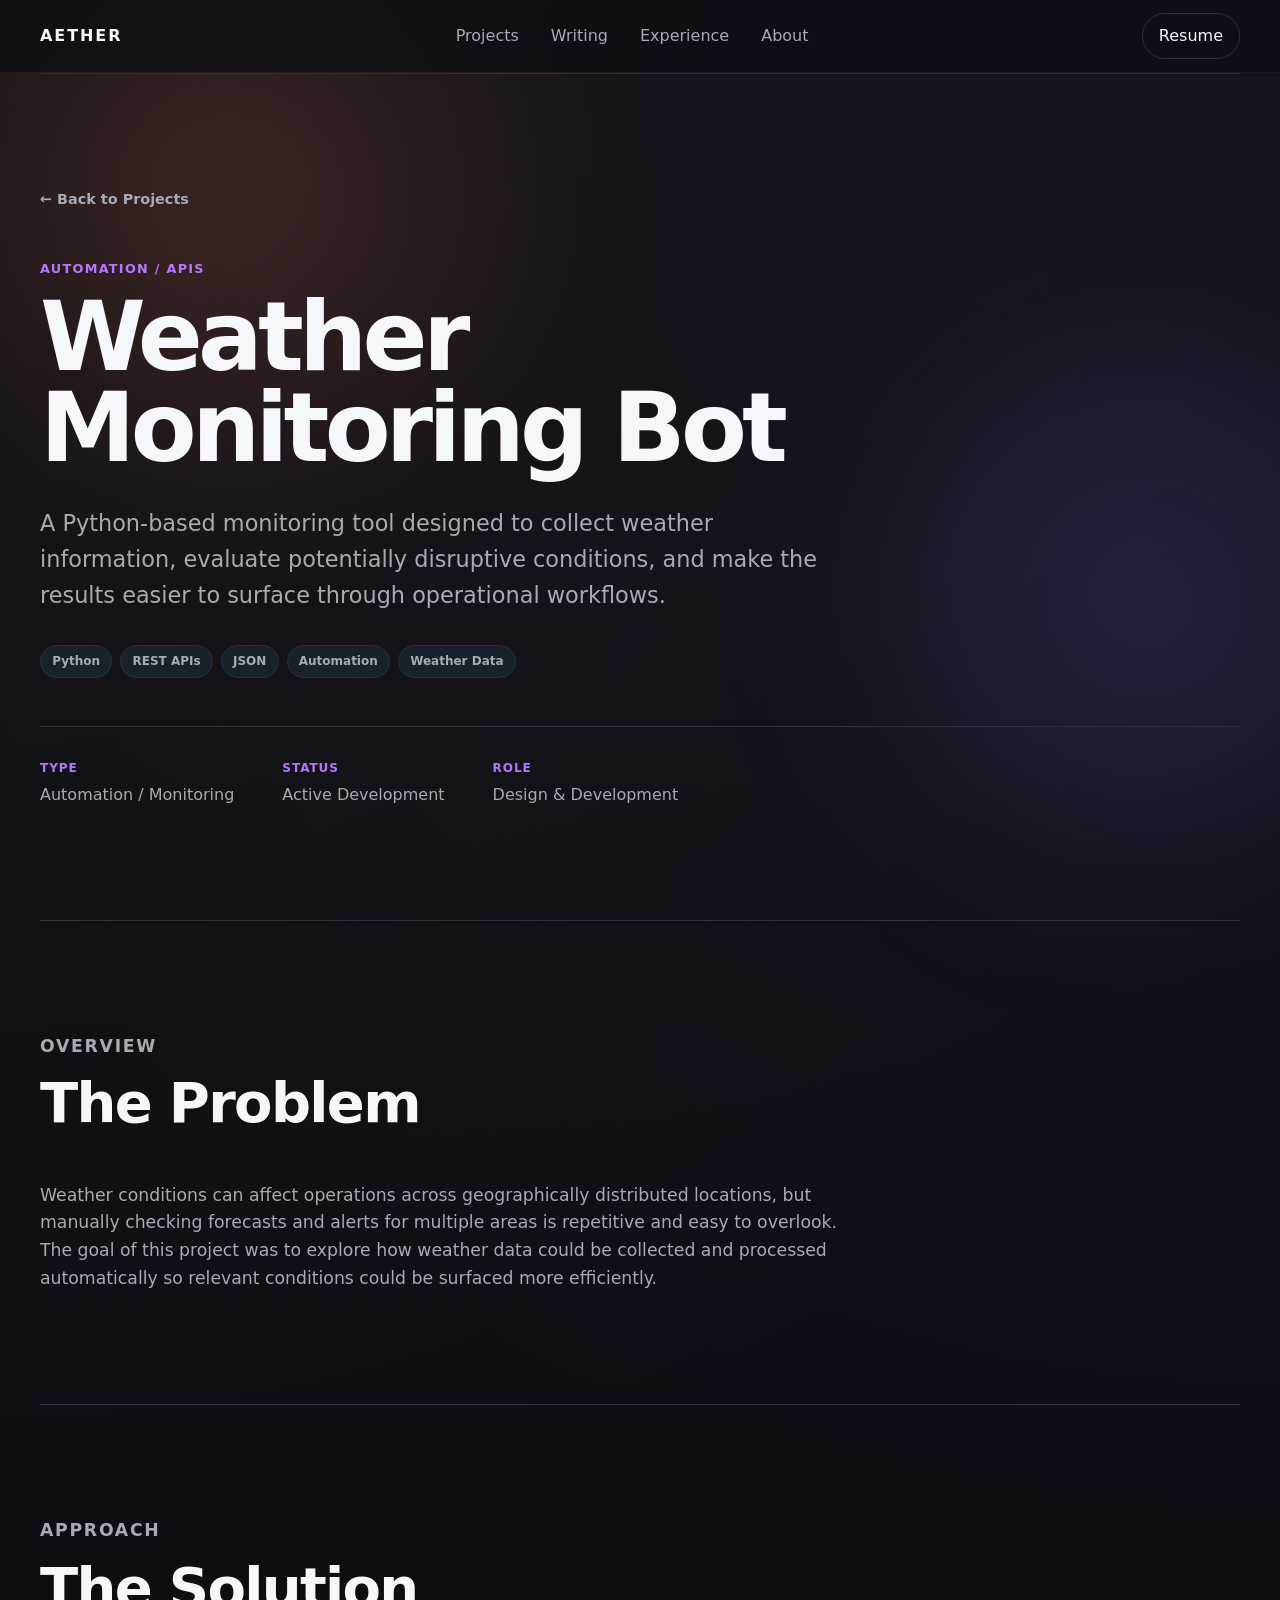
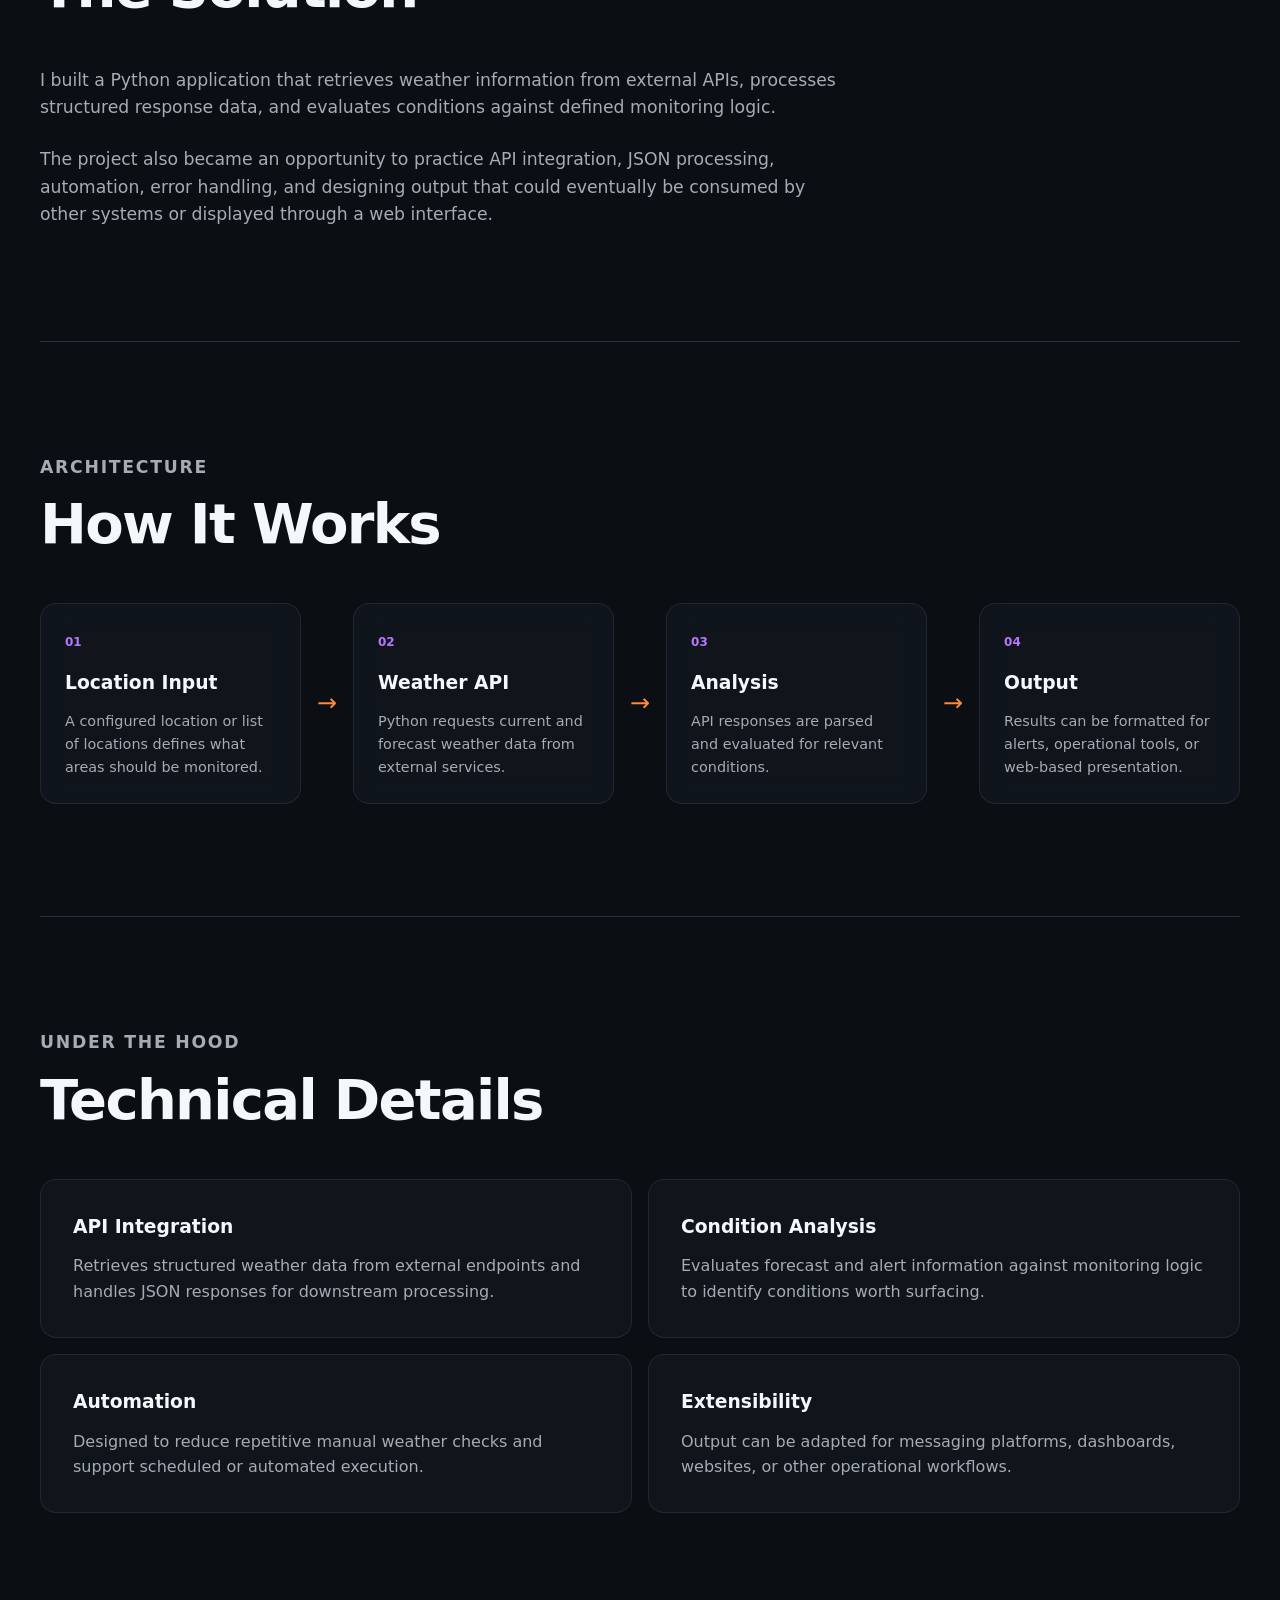
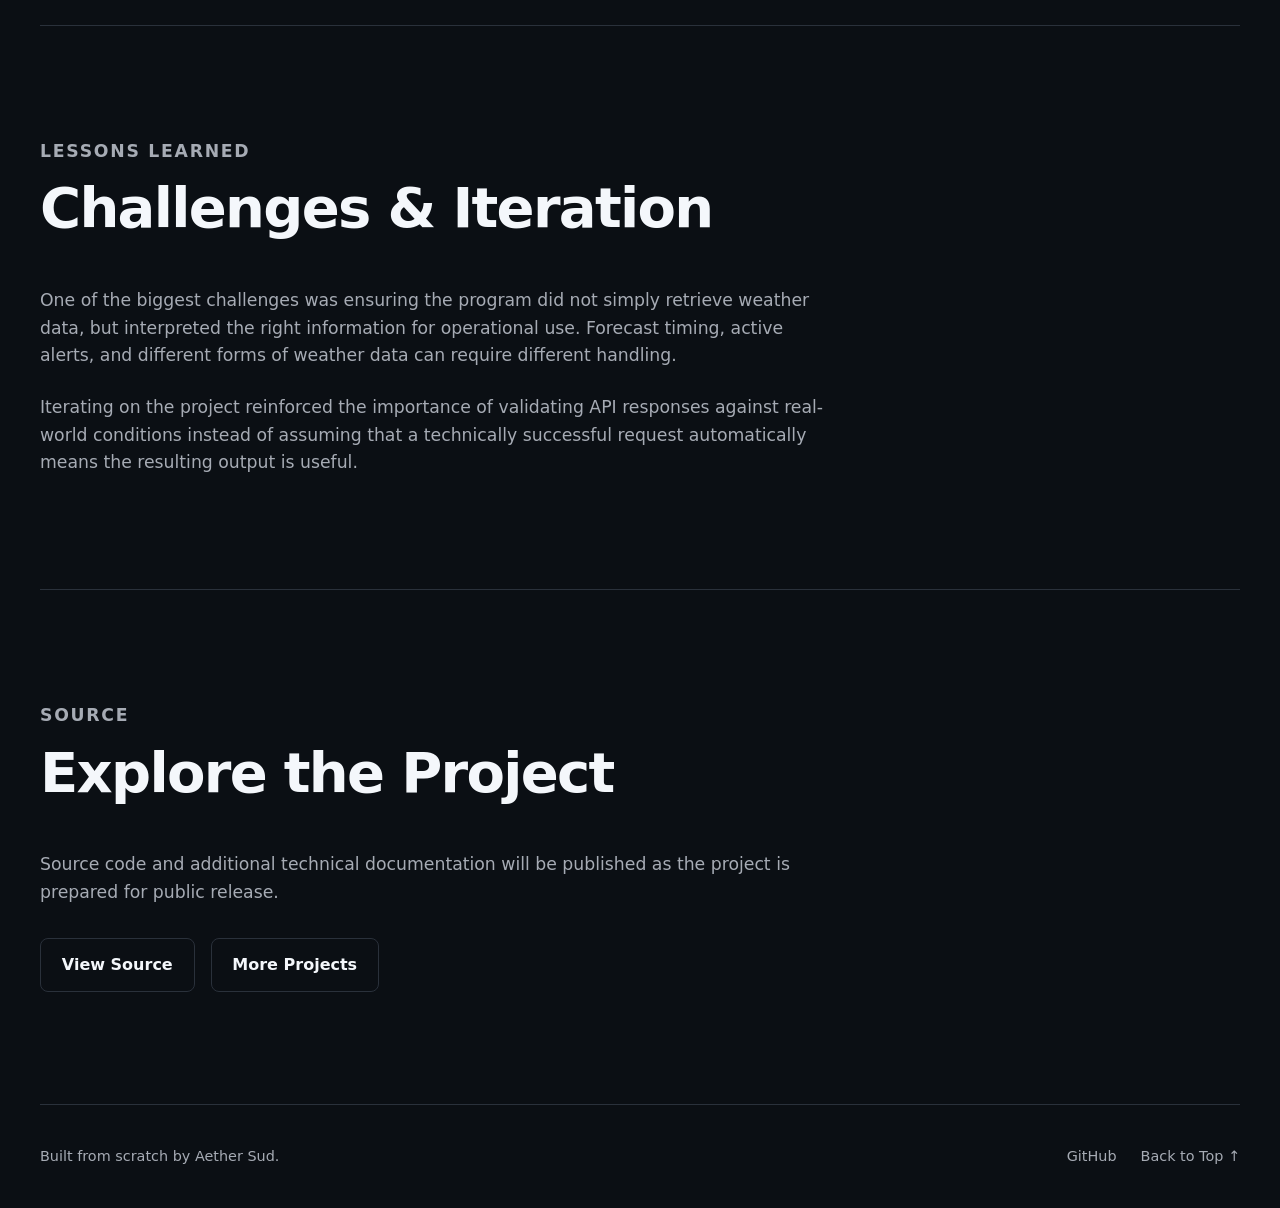
==== projects/weather-monitor/index.html @ d41d9c4c "Add Weather Monitoring Bot project case study" ====
<!DOCTYPE html>
<html lang="en">

<head>
    <meta charset="UTF-8">
    <meta name="viewport" content="width=device-width, initial-scale=1.0">

    <!-- >>> EDIT: Project page title / SEO description <<< -->
    <title>Weather Monitoring Bot | Aether Sud</title>

    <meta
        name="description"
        content="Case study for a Python-based weather monitoring and alerting tool built by Aether Sud."
    >

    <!-- Project pages reuse the main site stylesheet -->
    <link rel="stylesheet" href="../../css/main.css">
</head>

<body id="top">

    <header class="site-header">
        <nav class="navbar">

            <!-- ../../ returns from /projects/weather-monitor/ back to the site root -->
            <a href="../../index.html#home" class="logo">AETHER</a>

            <ul class="nav-links">
                <li><a href="../../index.html#projects">Projects</a></li>
                <li><a href="../../index.html#writing">Writing</a></li>
                <li><a href="../../index.html#experience">Experience</a></li>
                <li><a href="../../index.html#about">About</a></li>
            </ul>

            <a href="#" class="resume-link">Resume</a>

            <button
                class="menu-toggle"
                type="button"
                aria-label="Open navigation menu"
                aria-expanded="false"
                aria-controls="mobile-menu"
            >
                <span></span>
                <span></span>
                <span></span>
            </button>

        </nav>

        <div class="mobile-menu" id="mobile-menu">
            <a href="../../index.html#projects">Projects</a>
            <a href="../../index.html#writing">Writing</a>
            <a href="../../index.html#experience">Experience</a>
            <a href="../../index.html#about">About</a>
            <a href="#" class="mobile-resume-link">Resume</a>
        </div>
    </header>


    <main class="project-page">

        <!-- =================================================
             PROJECT HERO
             ================================================= -->

        <section class="project-hero">

            <a
                href="../../index.html#projects"
                class="project-back-link"
            >
                ← Back to Projects
            </a>

            <!-- >>> EDIT: Project category <<< -->
            <p class="section-label">Automation / APIs</p>

            <!-- >>> EDIT: Project name <<< -->
            <h1>Weather Monitoring Bot</h1>

            <!-- >>> EDIT: Short project summary <<< -->
            <p class="project-lead">
                A Python-based monitoring tool designed to collect weather
                information, evaluate potentially disruptive conditions, and
                make the results easier to surface through operational workflows.
            </p>

            <div class="project-tags">
                <span>Python</span>
                <span>REST APIs</span>
                <span>JSON</span>
                <span>Automation</span>
                <span>Weather Data</span>
            </div>

            <div class="project-meta">

                <div>
                    <span class="project-meta-label">Type</span>
                    <p>Automation / Monitoring</p>
                </div>

                <div>
                    <span class="project-meta-label">Status</span>
                    <p>Active Development</p>
                </div>

                <div>
                    <span class="project-meta-label">Role</span>
                    <p>Design & Development</p>
                </div>

            </div>

        </section>


        <!-- =================================================
             OVERVIEW
             ================================================= -->

        <section class="project-section">

            <p class="section-label">Overview</p>
            <h2>The Problem</h2>

            <!-- >>> EDIT: Explain the original problem here <<< -->
            <p>
                Weather conditions can affect operations across geographically
                distributed locations, but manually checking forecasts and
                alerts for multiple areas is repetitive and easy to overlook.
                The goal of this project was to explore how weather data could
                be collected and processed automatically so relevant conditions
                could be surfaced more efficiently.
            </p>

        </section>


        <!-- =================================================
             SOLUTION
             ================================================= -->

        <section class="project-section">

            <p class="section-label">Approach</p>
            <h2>The Solution</h2>

            <!-- >>> EDIT: Update this as the project evolves <<< -->
            <p>
                I built a Python application that retrieves weather information
                from external APIs, processes structured response data, and
                evaluates conditions against defined monitoring logic.
            </p>

            <p>
                The project also became an opportunity to practice API
                integration, JSON processing, automation, error handling, and
                designing output that could eventually be consumed by other
                systems or displayed through a web interface.
            </p>

        </section>


        <!-- =================================================
             ARCHITECTURE
             ================================================= -->

        <section class="project-section">

            <p class="section-label">Architecture</p>
            <h2>How It Works</h2>

            <div class="architecture-flow">

                <div class="architecture-node">
                    <span>01</span>
                    <h3>Location Input</h3>
                    <p>
                        A configured location or list of locations defines
                        what areas should be monitored.
                    </p>
                </div>

                <div class="architecture-arrow">→</div>

                <div class="architecture-node">
                    <span>02</span>
                    <h3>Weather API</h3>
                    <p>
                        Python requests current and forecast weather data from
                        external services.
                    </p>
                </div>

                <div class="architecture-arrow">→</div>

                <div class="architecture-node">
                    <span>03</span>
                    <h3>Analysis</h3>
                    <p>
                        API responses are parsed and evaluated for relevant
                        conditions.
                    </p>
                </div>

                <div class="architecture-arrow">→</div>

                <div class="architecture-node">
                    <span>04</span>
                    <h3>Output</h3>
                    <p>
                        Results can be formatted for alerts, operational tools,
                        or web-based presentation.
                    </p>
                </div>

            </div>

        </section>


        <!-- =================================================
             TECHNICAL DETAILS
             ================================================= -->

        <section class="project-section">

            <p class="section-label">Under the Hood</p>
            <h2>Technical Details</h2>

            <div class="project-detail-grid">

                <article class="project-detail-card">
                    <h3>API Integration</h3>
                    <p>
                        Retrieves structured weather data from external
                        endpoints and handles JSON responses for downstream
                        processing.
                    </p>
                </article>

                <article class="project-detail-card">
                    <h3>Condition Analysis</h3>
                    <p>
                        Evaluates forecast and alert information against
                        monitoring logic to identify conditions worth surfacing.
                    </p>
                </article>

                <article class="project-detail-card">
                    <h3>Automation</h3>
                    <p>
                        Designed to reduce repetitive manual weather checks and
                        support scheduled or automated execution.
                    </p>
                </article>

                <article class="project-detail-card">
                    <h3>Extensibility</h3>
                    <p>
                        Output can be adapted for messaging platforms, dashboards,
                        websites, or other operational workflows.
                    </p>
                </article>

            </div>

        </section>


        <!-- =================================================
             CHALLENGES
             ================================================= -->

        <section class="project-section">

            <p class="section-label">Lessons Learned</p>
            <h2>Challenges & Iteration</h2>

            <div class="project-story">

                <!-- >>> EDIT:
                     Add real issues you encountered here.
                     Specific debugging stories are especially valuable.
                -->

                <p>
                    One of the biggest challenges was ensuring the program did
                    not simply retrieve weather data, but interpreted the right
                    information for operational use. Forecast timing, active
                    alerts, and different forms of weather data can require
                    different handling.
                </p>

                <p>
                    Iterating on the project reinforced the importance of
                    validating API responses against real-world conditions
                    instead of assuming that a technically successful request
                    automatically means the resulting output is useful.
                </p>

            </div>

        </section>


        <!-- =================================================
             CODE / LINKS
             ================================================= -->

        <section class="project-section">

            <p class="section-label">Source</p>
            <h2>Explore the Project</h2>

            <p>
                Source code and additional technical documentation will be
                published as the project is prepared for public release.
            </p>

            <div class="hero-actions project-actions">

                <!-- >>> EDIT: Add real repository URL when ready <<< -->
                <a href="#">
                    View Source
                </a>

                <a href="../../index.html#projects">
                    More Projects
                </a>

            </div>

        </section>

    </main>


    <footer class="site-footer">

        <div class="footer-content">

            <p>Built from scratch by Aether Sud.</p>

            <div class="footer-links">
                <a href="https://github.com/aetherlumen">GitHub</a>
                <a href="#top">Back to Top ↑</a>
            </div>

        </div>

    </footer>

    <script src="../../js/main.js"></script>

</body>

</html>
---- css/main.css ----
/* =========================================================
   01. THEME & DESIGN TOKENS
   ========================================================= */

:root {
    /* >>> EDIT: Core colors <<< */
    --bg: #0b0f14;
    --surface: #121821;
    --surface-light: #18212c;

    --text: #f4f7fb;
    --text-muted: #a6abb4;

    /* >>> EDIT: Main brand colors <<< */
    --accent: #ff8a3d;
    /* Primary orange */
    --accent-secondary: #b875ff;
    /* Secondary purple */
    --coral: #ff6b6b;
    --purple: #9b5cff;

    --border: #2a313b;

    /* >>> EDIT: Global layout sizing <<< */
    --max-width: 1200px;

    /* >>> EDIT: Common corner radius <<< */
    --radius: 16px;
}


/* =========================================================
   02. GLOBAL / RESET
   ========================================================= */

* {
    box-sizing: border-box;
    margin: 0;
    padding: 0;
}

html {
    scroll-behavior: smooth;
}

body {
    position: relative;
    overflow-x: hidden;

    background:
        radial-gradient(circle at top left,
            rgba(255, 138, 61, 0.05),
            transparent 35%),
        radial-gradient(circle at top right,
            rgba(155, 92, 255, 0.05),
            transparent 35%),
        var(--bg);

    color: var(--text);

    /* >>> EDIT: Global font stack <<< */
    font-family:
        Inter,
        system-ui,
        -apple-system,
        BlinkMacSystemFont,
        "Segoe UI",
        sans-serif;

    line-height: 1.6;
}

a {
    color: inherit;
    text-decoration: none;
}

ul {
    list-style: none;
}

main {
    width: min(100% - 2rem, var(--max-width));
    margin-inline: auto;
}


/* =========================================================
   03. AMBIENT BACKGROUND LIGHTING
   ========================================================= */

/*
   >>> EDIT: Interactive glow controls <<<

   --glow-x / --glow-y:
   Updated by JavaScript based on cursor position.

   opacity:
   Controls overall brightness.

   blur:
   Controls softness.

   width / height:
   Controls glow size.
*/

:root {
    --glow-x: 18%;
    --glow-y: 22%;
}

body::before,
body::after {
    content: "";

    position: fixed;

    width: 36rem;
    height: 36rem;

    border-radius: 50%;

    filter: blur(110px);
    opacity: 0.22;

    pointer-events: none;
    z-index: -1;
}

/* Orange / coral glow follows cursor on desktop */
body::before {
    top: var(--glow-y);
    left: var(--glow-x);

    background:
        radial-gradient(circle,
            rgba(255, 138, 61, 0.9) 0%,
            rgba(255, 107, 107, 0.55) 45%,
            transparent 75%);

    transform: translate(-50%, -50%);
}

/* Purple glow remains autonomous */
body::after {
    top: 35%;
    right: -12%;

    background:
        radial-gradient(circle,
            rgba(155, 92, 255, 0.9) 0%,
            rgba(184, 117, 255, 0.55) 45%,
            transparent 75%);

    animation: glow-purple 22s ease-in-out infinite alternate;
}

@keyframes glow-purple {
    0% {
        transform: translate(0, 0) scale(1);
    }

    50% {
        transform: translate(-8vw, -6vh) scale(1.1);
    }

    100% {
        transform: translate(-4vw, 16vh) scale(0.9);
    }
}


/* =========================================================
   04. NAVIGATION
   ========================================================= */

.site-header {
    position: sticky;
    top: 0;
    z-index: 100;

    background: rgba(11, 15, 20, 0.72);
    backdrop-filter: blur(16px);

    border-bottom: 1px solid rgba(255, 255, 255, 0.06);
}

.navbar {
    width: min(100% - 2rem, var(--max-width));
    margin-inline: auto;

    min-height: 72px;

    display: flex;
    align-items: center;
    justify-content: space-between;

    gap: 2rem;
}

.logo {
    font-weight: 800;
    letter-spacing: 0.12em;
}

.nav-links {
    display: flex;
    align-items: center;

    gap: 2rem;

    color: var(--text-muted);
}

.nav-links a {
    transition: color 0.2s ease;
}

.nav-links a:hover {
    color: var(--accent);
}

.resume-link {
    padding: 0.55rem 1rem;

    border: 1px solid var(--border);
    border-radius: 999px;

    transition:
        border-color 0.2s ease,
        background 0.2s ease,
        color 0.2s ease;
}

.resume-link:hover {
    border-color: var(--accent);
    background: var(--surface);

    color: var(--accent);
}

/* =========================================================
   04A. MOBILE NAVIGATION
   ========================================================= */

/* Hidden on desktop */
.menu-toggle {
    display: none;

    width: 42px;
    height: 42px;

    padding: 0;

    background: transparent;

    border: 1px solid var(--border);
    border-radius: 10px;

    cursor: pointer;
}

/* Hamburger lines */
.menu-toggle span {
    display: block;

    width: 18px;
    height: 2px;

    margin: 4px auto;

    background: var(--text);

    transition:
        transform 0.25s ease,
        opacity 0.25s ease;
}

/* Mobile menu container */
.mobile-menu {
    display: none;

    padding: 1rem;

    background: rgba(11, 15, 20, 0.92);
    backdrop-filter: blur(18px);

    border-top: 1px solid rgba(255, 255, 255, 0.06);
}

.mobile-menu a {
    display: block;

    padding: 0.85rem 0;

    color: var(--text-muted);

    font-weight: 600;
}

.mobile-menu a:hover {
    color: var(--accent);
}

/* Applied by JavaScript when menu is opened */
.mobile-menu.is-open {
    display: block;
}

/* Animate hamburger into an X */
.menu-toggle.is-open span:nth-child(1) {
    transform: translateY(6px) rotate(45deg);
}

.menu-toggle.is-open span:nth-child(2) {
    opacity: 0;
}

.menu-toggle.is-open span:nth-child(3) {
    transform: translateY(-6px) rotate(-45deg);
}


/* =========================================================
   05. HERO
   ========================================================= */

.hero {
    min-height: calc(100vh - 72px);

    display: flex;
    align-items: center;

    padding-block: 6rem;
}

.hero-content {
    max-width: 850px;
}

.hero-label {
    color: var(--accent-secondary);

    font-size: 0.9rem;
    font-weight: 600;

    letter-spacing: 0.08em;
    text-transform: uppercase;

    margin-bottom: 1.25rem;
}

.hero h1 {
    font-size: clamp(3.5rem, 10vw, 7rem);

    line-height: 0.95;
    letter-spacing: -0.05em;

    margin-bottom: 1.5rem;
}

.hero h2 {
    font-size: clamp(1.8rem, 4vw, 3rem);

    line-height: 1.15;

    color: var(--text-muted);

    margin-bottom: 1.5rem;
}

.hero-description {
    max-width: 700px;

    font-size: 1.1rem;
    color: var(--text-muted);

    margin-bottom: 2rem;
}

.hero-actions {
    display: flex;
    flex-wrap: wrap;

    gap: 1rem;
}

.hero-actions a {
    padding: 0.8rem 1.3rem;

    border: 1px solid var(--border);
    border-radius: 8px;

    font-weight: 600;

    transition:
        transform 0.2s ease,
        border-color 0.2s ease,
        background 0.2s ease,
        color 0.2s ease;
}

.hero-actions a:hover {
    transform: translateY(-2px);

    border-color: var(--accent);
    background: var(--surface);

    color: var(--accent);
}


/* =========================================================
   05A. HERO NETWORK CANVAS
   ========================================================= */

/*
   Decorative network field behind the hero content.

   >>> EDIT: Canvas opacity <<<
   Lower = more subtle.
   Raise carefully if you want the effect more visible.
*/

.hero {
    position: relative;
    overflow: hidden;
}

.network-canvas {
    position: absolute;
    inset: 0;

    width: 100%;
    height: 100%;

    opacity: 0.28;

    pointer-events: none;
    z-index: 0;
}

.hero-content {
    position: relative;
    z-index: 1;

    max-width: 850px;
}


/* =========================================================
   06. SHARED SECTION STYLING
   ========================================================= */

section:not(.hero) {
    padding-block: 7rem;

    border-top: 1px solid var(--border);
}

section:not(.hero)>h2 {
    font-size: clamp(2rem, 5vw, 3.5rem);

    line-height: 1.1;
    letter-spacing: -0.03em;

    margin-bottom: 3rem;
}

.section-label {
    color: var(--accent-secondary);

    font-size: 0.8rem;
    font-weight: 700;

    letter-spacing: 0.1em;
    text-transform: uppercase;

    margin-bottom: 0.75rem;
}


/* =========================================================
   07. FEATURED PROJECTS
   ========================================================= */

.project-grid {
    display: grid;

    grid-template-columns: repeat(3, 1fr);

    gap: 1.25rem;
}

.project-card {
    min-height: 280px;

    display: flex;
    flex-direction: column;

    padding: 2rem;

    background: rgba(18, 24, 33, 0.72);
    backdrop-filter: blur(14px);

    border: 1px solid rgba(255, 255, 255, 0.08);
    border-radius: var(--radius);

    transition:
        transform 0.25s ease,
        border-color 0.25s ease,
        background 0.25s ease,
        box-shadow 0.25s ease;
}

.project-card:hover {
    transform: translateY(-6px);

    border-color: rgba(255, 138, 61, 0.5);

    background: rgba(24, 33, 44, 0.82);

    box-shadow:
        0 12px 40px rgba(0, 0, 0, 0.25),
        0 0 30px rgba(255, 138, 61, 0.08);
}

.project-category {
    color: var(--accent-secondary);

    font-size: 0.8rem;
    font-weight: 700;

    letter-spacing: 0.08em;
    text-transform: uppercase;

    margin-bottom: 1.25rem;
}

.project-card h3 {
    font-size: 1.5rem;
    line-height: 1.2;

    margin-bottom: 1rem;
}

.project-description {
    color: var(--text-muted);
}

.project-tags {
    display: flex;
    flex-wrap: wrap;

    gap: 0.5rem;

    margin-top: 1.5rem;
}

.project-tags span {
    padding: 0.35rem 0.7rem;

    background: var(--surface-light);

    border: 1px solid var(--border);
    border-radius: 999px;

    color: var(--text-muted);

    font-size: 0.75rem;
    font-weight: 600;
}

.project-links {
    display: flex;

    gap: 1rem;

    margin-top: auto;
    padding-top: 2rem;
}

.project-links a {
    color: var(--accent);

    font-weight: 600;
}

.project-links a:hover {
    text-decoration: underline;
}


/* =========================================================
   08. TECHNICAL WRITING
   ========================================================= */

.writing>p {
    max-width: 760px;

    color: var(--text-muted);

    font-size: 1.15rem;
}


/* =========================================================
   09. EXPERIENCE TIMELINE
   ========================================================= */

.timeline {
    position: relative;

    max-width: 900px;

    margin-top: 3rem;
    padding-left: 2rem;
}

.timeline::before {
    content: "";

    position: absolute;

    top: 0;
    bottom: 0;
    left: 7px;

    width: 2px;

    background: var(--border);
}

.timeline-item {
    position: relative;

    padding-left: 2rem;
    padding-bottom: 3rem;
}

.timeline-item:last-child {
    padding-bottom: 0;
}

.timeline-marker {
    position: absolute;

    top: 0.45rem;
    left: -2rem;

    width: 16px;
    height: 16px;

    background: var(--bg);

    border: 3px solid var(--accent);
    border-radius: 50%;
}

.timeline-content {
    max-width: 760px;
}

.timeline-date {
    color: var(--accent-secondary);

    font-size: 0.8rem;
    font-weight: 700;

    letter-spacing: 0.08em;
    text-transform: uppercase;

    margin-bottom: 0.4rem;
}

.timeline-content h3 {
    font-size: 1.4rem;
    line-height: 1.2;

    margin-bottom: 0.25rem;
}

.timeline-company {
    color: var(--text-muted);

    font-weight: 600;

    margin-bottom: 0.8rem;
}

.timeline-content>p:last-child {
    color: var(--text-muted);
}


/* =========================================================
   10. ABOUT
   ========================================================= */

.about-content {
    max-width: 800px;
}

.about-content p {
    color: var(--text-muted);
    font-size: 1.05rem;

    margin-bottom: 1.5rem;
}

.about-content .about-intro {
    color: var(--text);

    font-size: 1.35rem;
    font-weight: 500;

    line-height: 1.5;
}


/* =========================================================
   11. FOOTER
   ========================================================= */

.site-footer {
    width: min(100% - 2rem, var(--max-width));
    margin-inline: auto;

    padding-block: 2.5rem;

    color: var(--text-muted);

    font-size: 0.9rem;

    border-top: 1px solid var(--border);
}

.footer-content {
    display: flex;
    align-items: center;
    justify-content: space-between;

    gap: 2rem;
}

.footer-links {
    display: flex;
    gap: 1.5rem;
}

.footer-links a {
    transition: color 0.2s ease;
}

.footer-links a:hover {
    color: var(--accent);
}


/* =========================================================
   12. SCROLL REVEAL ANIMATIONS
   ========================================================= */

/*
   Elements with .reveal start slightly lower and transparent.
   JavaScript adds .is-visible when they enter the viewport.
*/

.reveal {
    opacity: 0;

    transform: translateY(24px);

    transition:
        opacity 0.6s ease,
        transform 0.6s ease;
}

.reveal.is-visible {
    opacity: 1;

    transform: translateY(0);
}

/*
   >>> EDIT: Stagger timing <<<
   Increase/decrease these delays if you want cards to appear
   more slowly or more quickly after one another.
*/

.reveal-delay-1 {
    transition-delay: 0.08s;
}

.reveal-delay-2 {
    transition-delay: 0.16s;
}

.reveal-delay-3 {
    transition-delay: 0.24s;
}



/* =========================================================
   13. PROJECT DETAIL PAGES
   ========================================================= */

/*
   Shared styling for individual portfolio case studies.

   >>> EDIT:
   -- Project content width
   -- Hero spacing
   -- Architecture card sizing
*/

.project-page {
    width: min(100% - 2rem, var(--max-width));
    margin-inline: auto;
}


/* -------Project Hero------- */

.project-hero {
    padding-block: 7rem 6rem;
}

.project-back-link {
    display: inline-block;

    margin-bottom: 3rem;

    color: var(--text-muted);

    font-size: 0.9rem;
    font-weight: 600;

    transition:
        color 0.2s ease,
        transform 0.2s ease;
}

.project-back-link:hover {
    color: var(--accent);

    transform: translateX(-3px);
}

.project-hero h1 {
    max-width: 950px;

    font-size: clamp(3rem, 8vw, 6rem);

    line-height: 0.95;
    letter-spacing: -0.05em;

    margin-bottom: 2rem;
}

.project-lead {
    max-width: 800px;

    color: var(--text-muted);

    font-size: clamp(1.15rem, 2vw, 1.4rem);

    margin-bottom: 2rem;
}


/* -------Project Metadata------- */

.project-meta {
    display: flex;
    flex-wrap: wrap;

    gap: 3rem;

    margin-top: 3rem;
    padding-top: 2rem;

    border-top: 1px solid var(--border);
}

.project-meta-label {
    display: block;

    color: var(--accent-secondary);

    font-size: 0.75rem;
    font-weight: 700;

    letter-spacing: 0.08em;
    text-transform: uppercase;

    margin-bottom: 0.25rem;
}

.project-meta p {
    color: var(--text-muted);
}


/* -------Shared Project Sections------- */

.project-section {
    padding-block: 6rem;

    border-top: 1px solid var(--border);
}

.project-section>h2 {
    max-width: 800px;

    font-size: clamp(2rem, 5vw, 3.5rem);

    line-height: 1.1;
    letter-spacing: -0.03em;

    margin-bottom: 2rem;
}

.project-section>p,
.project-story {
    max-width: 800px;

    color: var(--text-muted);

    font-size: 1.08rem;
}

.project-section>p+p,
.project-story p+p {
    margin-top: 1.5rem;
}


/* -------Architecture Flow------- */

.architecture-flow {
    display: grid;

    grid-template-columns:
        minmax(0, 1fr) auto minmax(0, 1fr) auto minmax(0, 1fr) auto minmax(0, 1fr);

    align-items: stretch;

    gap: 1rem;

    margin-top: 3rem;
}

.architecture-node {
    padding: 1.5rem;

    background: rgba(18, 24, 33, 0.72);
    backdrop-filter: blur(14px);

    border: 1px solid rgba(255, 255, 255, 0.08);
    border-radius: var(--radius);
}

.architecture-node>span {
    display: inline-block;

    color: var(--accent-secondary);

    font-size: 0.75rem;
    font-weight: 700;

    margin-bottom: 1rem;
}

.architecture-node h3 {
    margin-bottom: 0.75rem;
}

.architecture-node p {
    color: var(--text-muted);

    font-size: 0.9rem;
}

.architecture-arrow {
    display: flex;
    align-items: center;

    color: var(--accent);

    font-size: 1.5rem;
}


/* -------Technical Detail Cards------- */

.project-detail-grid {
    display: grid;

    grid-template-columns: repeat(2, 1fr);

    gap: 1rem;

    margin-top: 3rem;
}

.project-detail-card {
    padding: 2rem;

    background: rgba(18, 24, 33, 0.72);

    border: 1px solid rgba(255, 255, 255, 0.08);
    border-radius: var(--radius);
}

.project-detail-card h3 {
    margin-bottom: 0.75rem;
}

.project-detail-card p {
    color: var(--text-muted);
}


/* -------Project Actions------- */

.project-actions {
    margin-top: 2rem;
}


/* =========================================================
   14. RESPONSIVE / MOBILE
   ========================================================= */

/*
   >>> EDIT: Main mobile breakpoint <<<
   Raise/lower this value if the layout switches too early or late.
*/

@media (max-width: 850px) {

    .nav-links,
    .resume-link {
        display: none;
    }

    .menu-toggle {
        display: block;
    }

    .project-grid {
        grid-template-columns: 1fr;
    }

    .hero {
        min-height: auto;
        padding-block: 7rem;
    }

    .hero h1 {
        font-size: clamp(3.5rem, 16vw, 6rem);
    }

    .footer-content {
        flex-direction: column;
        align-items: flex-start;

        gap: 1rem;
    }

    /* Project detail pages */
    .project-hero {
        padding-block: 5rem;
    }

    .project-meta {
        gap: 1.5rem;
    }

    .architecture-flow {
        grid-template-columns: 1fr;
    }

    .architecture-arrow {
        justify-content: center;

        transform: rotate(90deg);
    }

    .project-detail-grid {
        grid-template-columns: 1fr;
    }
}

/* =========================================================
   15. ACCESSIBILITY
   ========================================================= */

@media (prefers-reduced-motion: reduce) {

    *,
    *::before,
    *::after {
        animation-duration: 0.01ms !important;
        animation-iteration-count: 1 !important;

        scroll-behavior: auto !important;
    }

    .reveal {
        opacity: 1 !important;
        transform: none !important;
    }
}
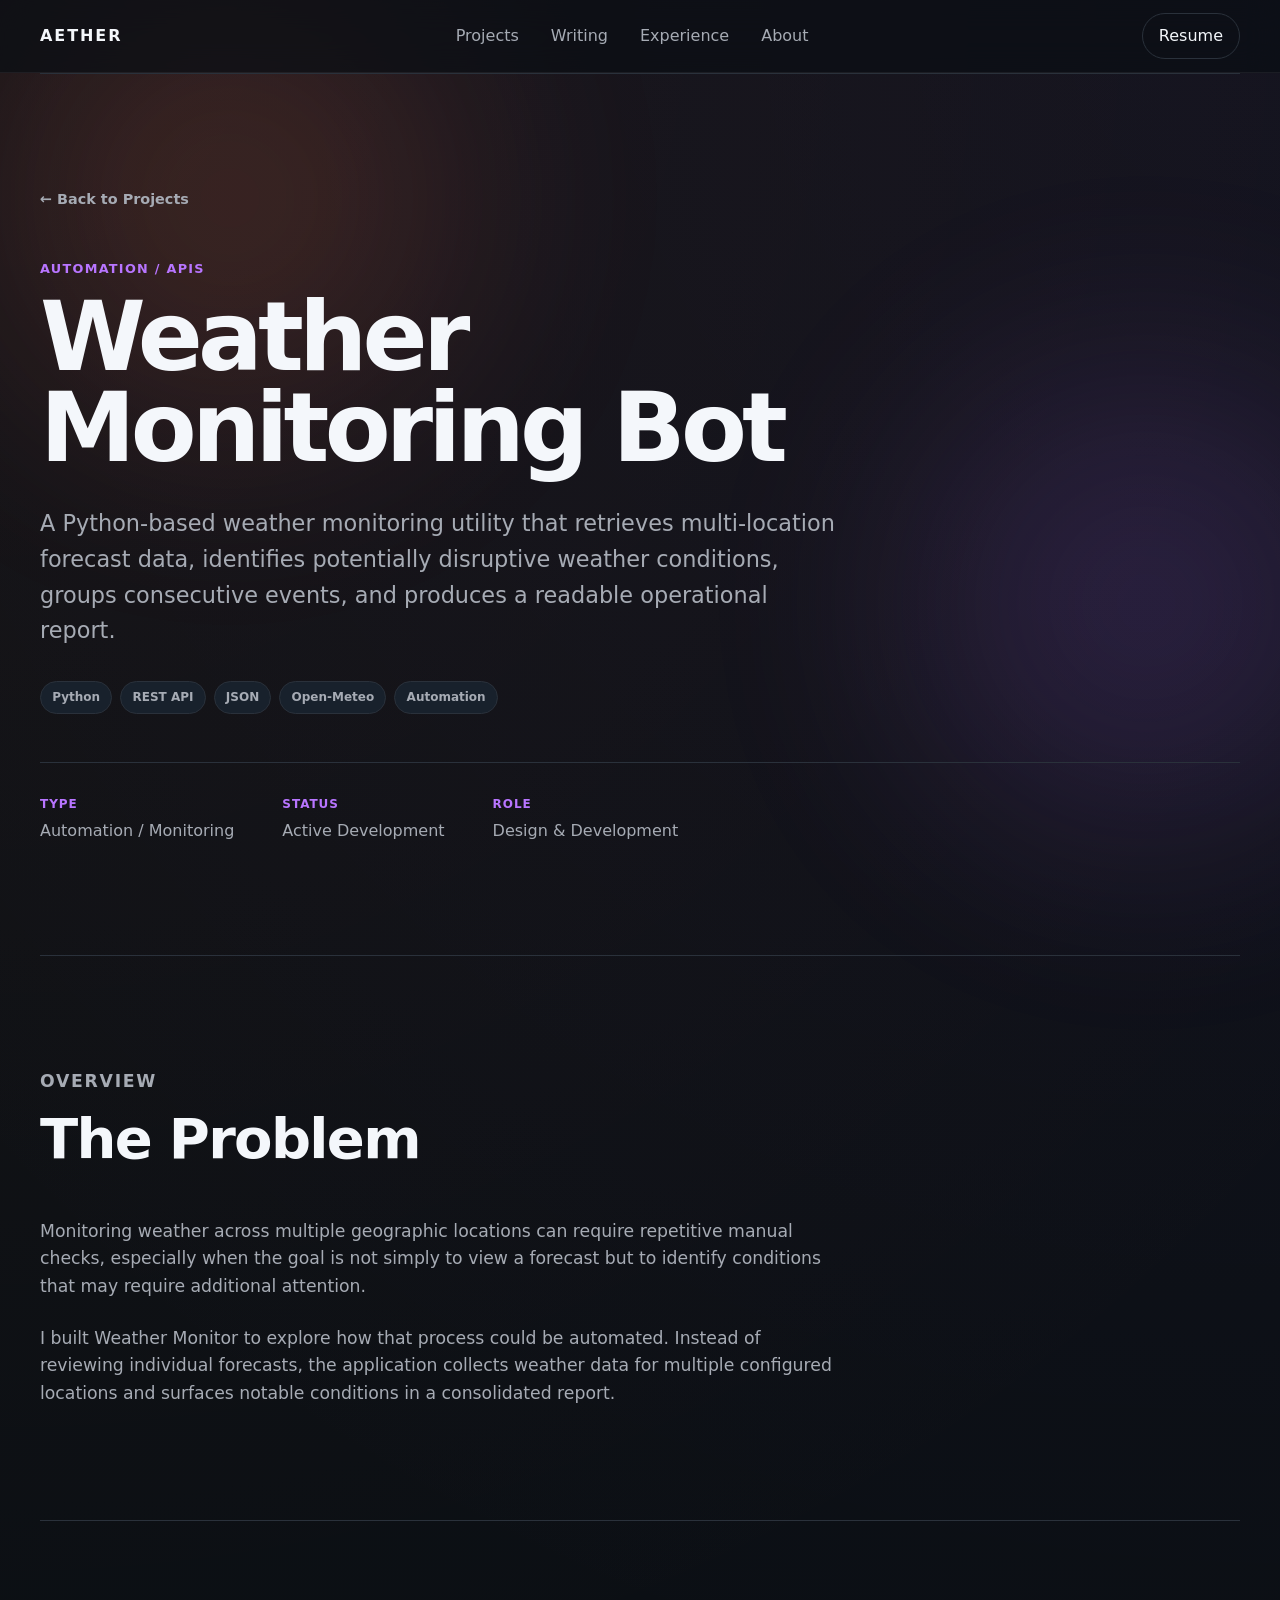
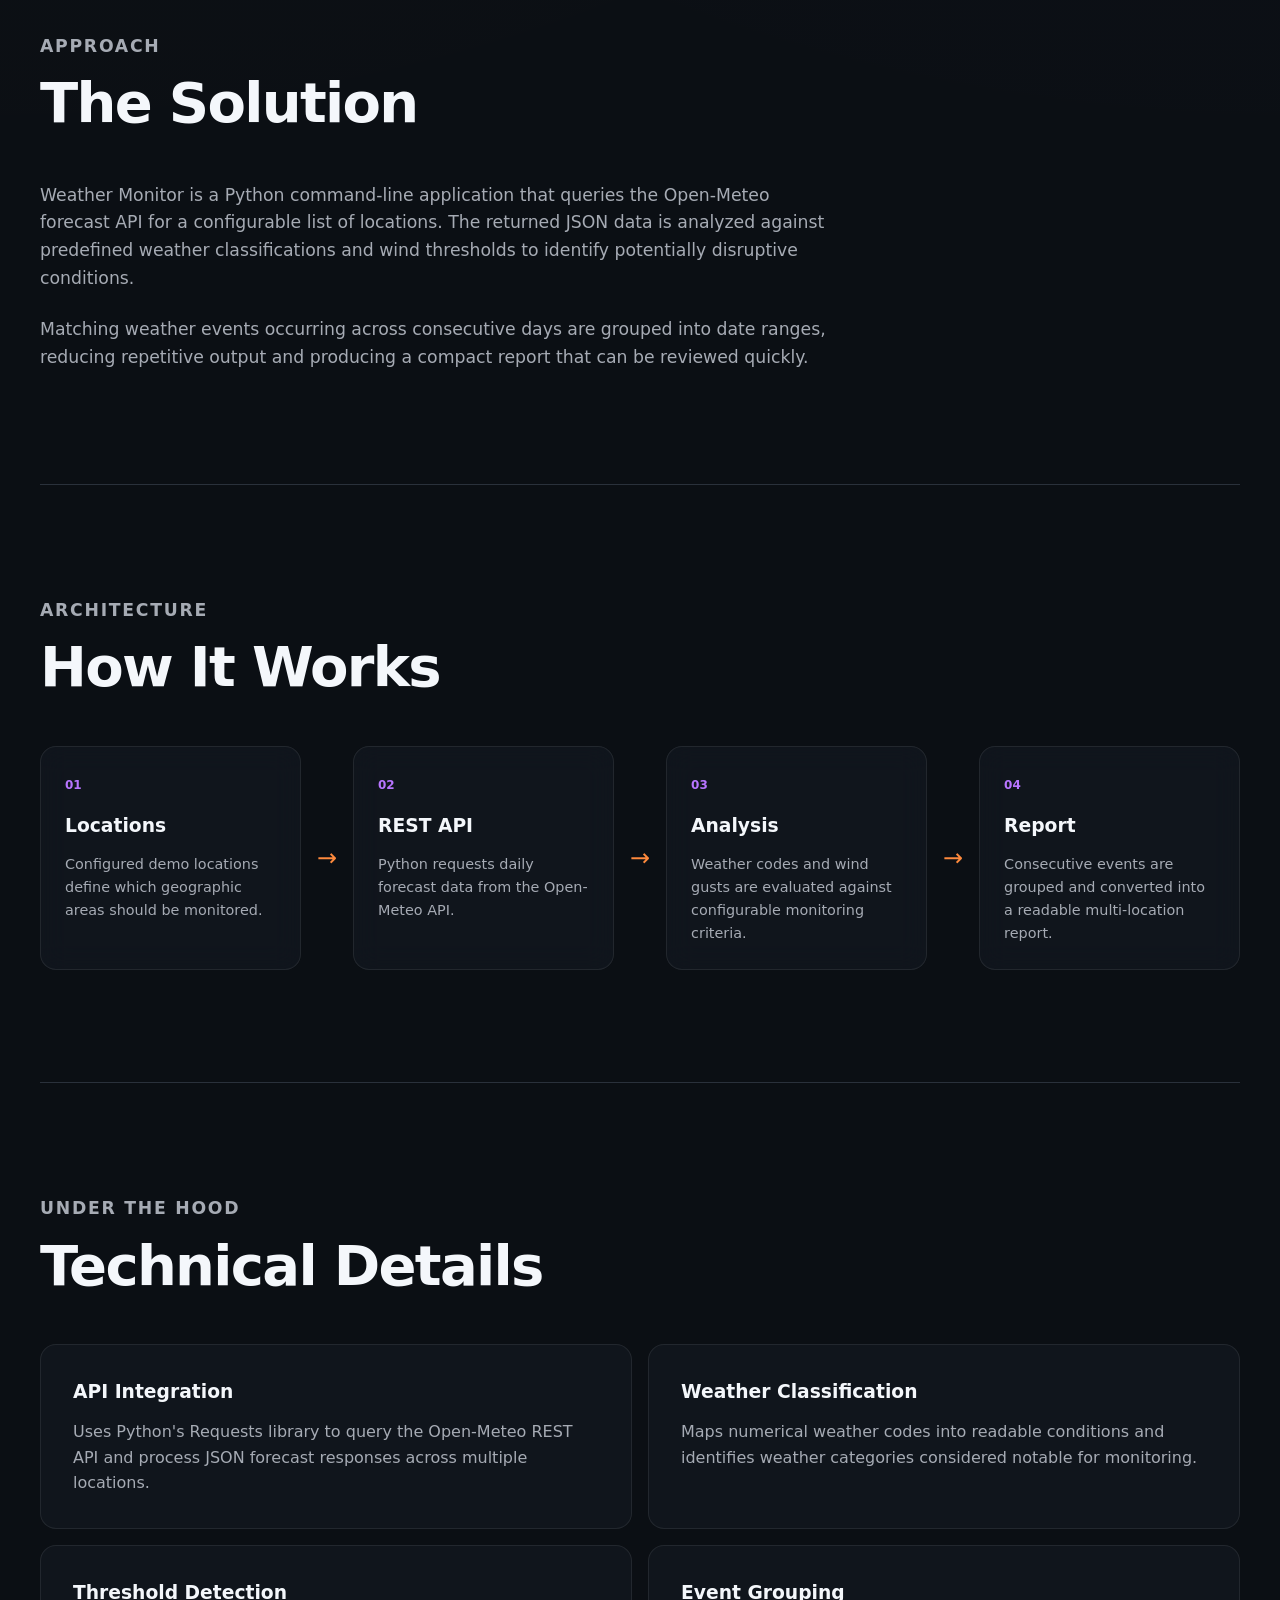
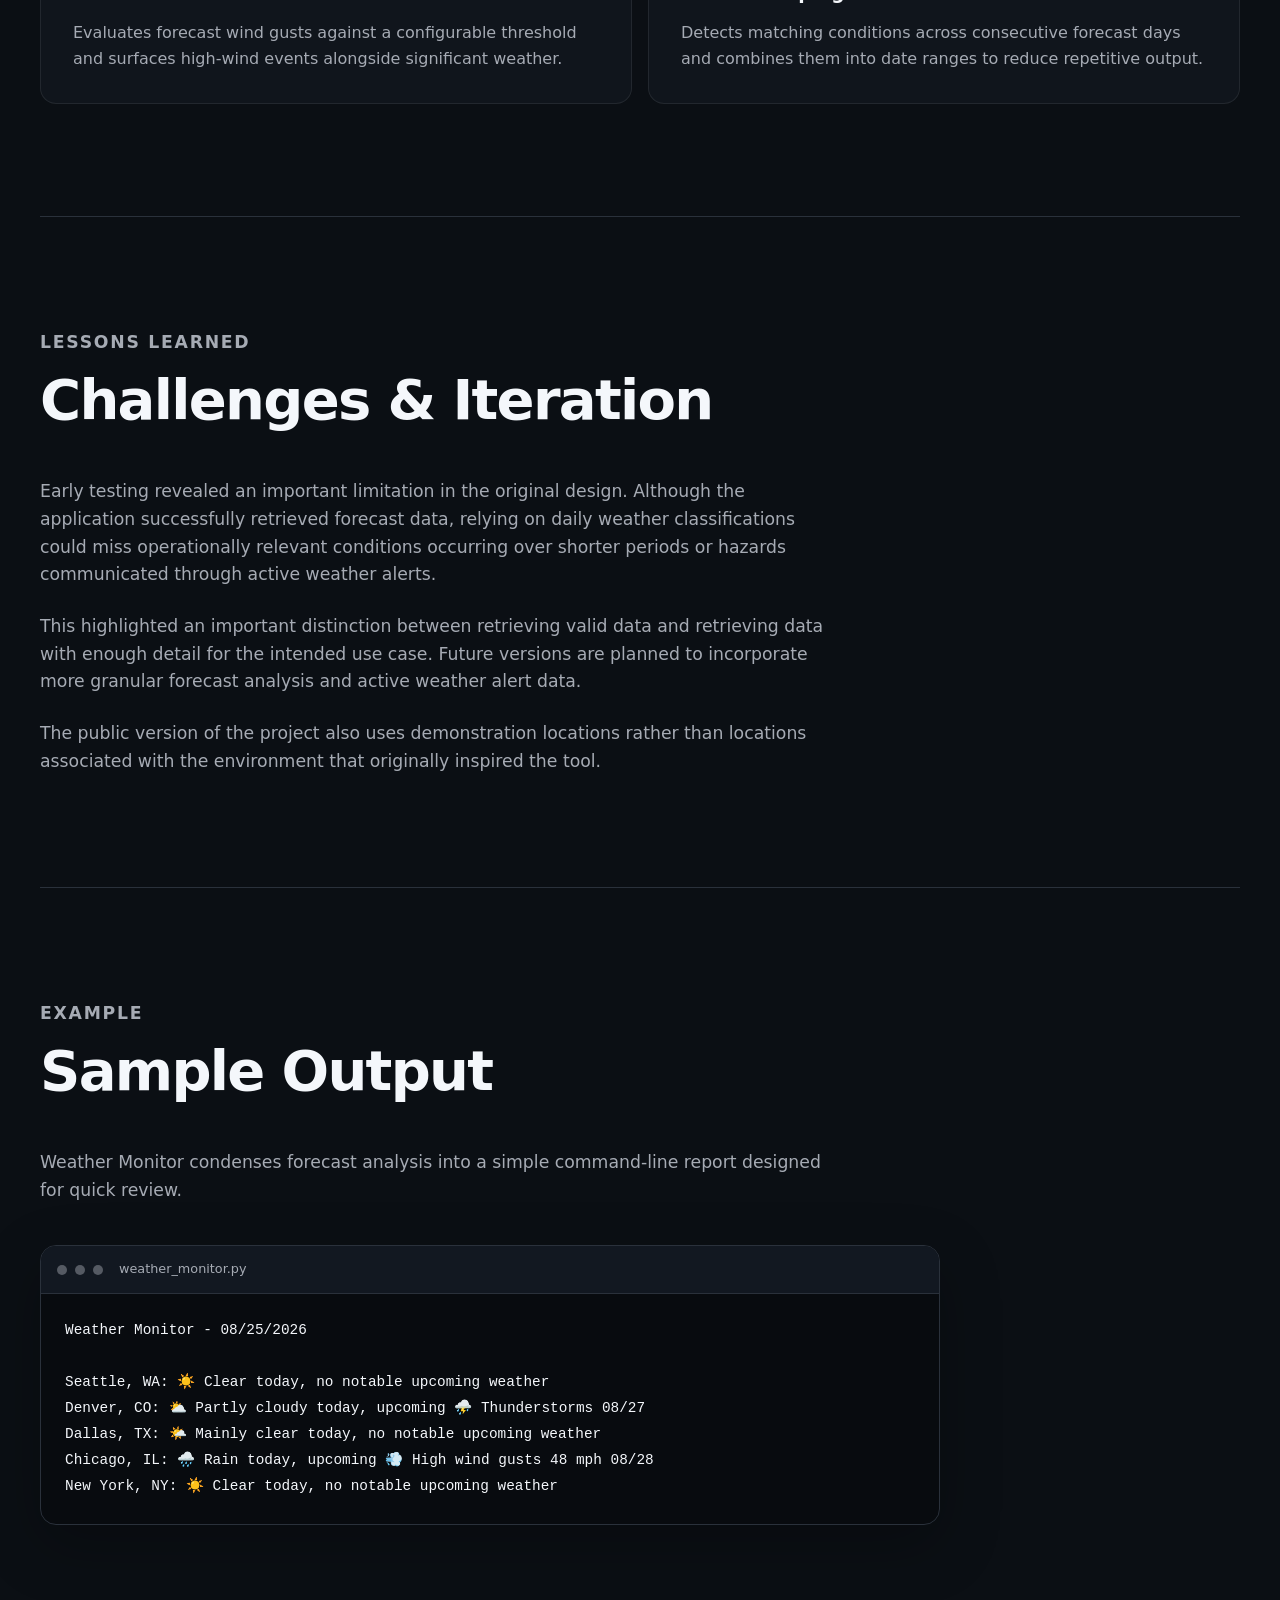
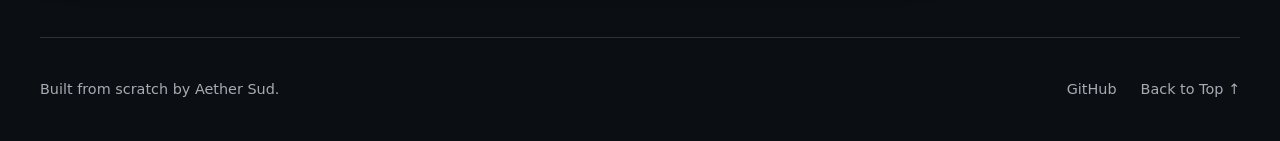
==== commit d499a779: "Complete Weather Monitor case study" ====
--- a/projects/weather-monitor/index.html
+++ b/projects/weather-monitor/index.html
@@ -8,10 +8,8 @@
     <!-- >>> EDIT: Project page title / SEO description <<< -->
     <title>Weather Monitoring Bot | Aether Sud</title>
 
-    <meta
-        name="description"
-        content="Case study for a Python-based weather monitoring and alerting tool built by Aether Sud."
-    >
+    <meta name="description"
+        content="Case study for a Python-based weather monitoring and alerting tool built by Aether Sud.">
 
     <!-- Project pages reuse the main site stylesheet -->
     <link rel="stylesheet" href="../../css/main.css">
@@ -34,13 +32,8 @@
 
             <a href="#" class="resume-link">Resume</a>
 
-            <button
-                class="menu-toggle"
-                type="button"
-                aria-label="Open navigation menu"
-                aria-expanded="false"
-                aria-controls="mobile-menu"
-            >
+            <button class="menu-toggle" type="button" aria-label="Open navigation menu" aria-expanded="false"
+                aria-controls="mobile-menu">
                 <span></span>
                 <span></span>
                 <span></span>
@@ -66,10 +59,7 @@
 
         <section class="project-hero">
 
-            <a
-                href="../../index.html#projects"
-                class="project-back-link"
-            >
+            <a href="../../index.html#projects" class="project-back-link">
                 ← Back to Projects
             </a>
 
@@ -81,17 +71,17 @@
 
             <!-- >>> EDIT: Short project summary <<< -->
             <p class="project-lead">
-                A Python-based monitoring tool designed to collect weather
-                information, evaluate potentially disruptive conditions, and
-                make the results easier to surface through operational workflows.
+                A Python-based weather monitoring utility that retrieves multi-location
+                forecast data, identifies potentially disruptive weather conditions,
+                groups consecutive events, and produces a readable operational report.
             </p>
 
             <div class="project-tags">
                 <span>Python</span>
-                <span>REST APIs</span>
+                <span>REST API</span>
                 <span>JSON</span>
+                <span>Open-Meteo</span>
                 <span>Automation</span>
-                <span>Weather Data</span>
             </div>
 
             <div class="project-meta">
@@ -125,14 +115,18 @@
             <p class="section-label">Overview</p>
             <h2>The Problem</h2>
 
-            <!-- >>> EDIT: Explain the original problem here <<< -->
-            <p>
-                Weather conditions can affect operations across geographically
-                distributed locations, but manually checking forecasts and
-                alerts for multiple areas is repetitive and easy to overlook.
-                The goal of this project was to explore how weather data could
-                be collected and processed automatically so relevant conditions
-                could be surfaced more efficiently.
+            <p>
+                Monitoring weather across multiple geographic locations can require
+                repetitive manual checks, especially when the goal is not simply to
+                view a forecast but to identify conditions that may require additional
+                attention.
+            </p>
+
+            <p>
+                I built Weather Monitor to explore how that process could be automated.
+                Instead of reviewing individual forecasts, the application collects
+                weather data for multiple configured locations and surfaces notable
+                conditions in a consolidated report.
             </p>
 
         </section>
@@ -147,18 +141,18 @@
             <p class="section-label">Approach</p>
             <h2>The Solution</h2>
 
-            <!-- >>> EDIT: Update this as the project evolves <<< -->
-            <p>
-                I built a Python application that retrieves weather information
-                from external APIs, processes structured response data, and
-                evaluates conditions against defined monitoring logic.
-            </p>
-
-            <p>
-                The project also became an opportunity to practice API
-                integration, JSON processing, automation, error handling, and
-                designing output that could eventually be consumed by other
-                systems or displayed through a web interface.
+            <p>
+                Weather Monitor is a Python command-line application that queries the
+                Open-Meteo forecast API for a configurable list of locations. The
+                returned JSON data is analyzed against predefined weather
+                classifications and wind thresholds to identify potentially disruptive
+                conditions.
+            </p>
+
+            <p>
+                Matching weather events occurring across consecutive days are grouped
+                into date ranges, reducing repetitive output and producing a compact
+                report that can be reviewed quickly.
             </p>
 
         </section>
@@ -177,10 +171,10 @@
 
                 <div class="architecture-node">
                     <span>01</span>
-                    <h3>Location Input</h3>
-                    <p>
-                        A configured location or list of locations defines
-                        what areas should be monitored.
+                    <h3>Locations</h3>
+                    <p>
+                        Configured demo locations define which geographic areas
+                        should be monitored.
                     </p>
                 </div>
 
@@ -188,10 +182,10 @@
 
                 <div class="architecture-node">
                     <span>02</span>
-                    <h3>Weather API</h3>
-                    <p>
-                        Python requests current and forecast weather data from
-                        external services.
+                    <h3>REST API</h3>
+                    <p>
+                        Python requests daily forecast data from the
+                        Open-Meteo API.
                     </p>
                 </div>
 
@@ -201,8 +195,8 @@
                     <span>03</span>
                     <h3>Analysis</h3>
                     <p>
-                        API responses are parsed and evaluated for relevant
-                        conditions.
+                        Weather codes and wind gusts are evaluated against
+                        configurable monitoring criteria.
                     </p>
                 </div>
 
@@ -210,10 +204,10 @@
 
                 <div class="architecture-node">
                     <span>04</span>
-                    <h3>Output</h3>
-                    <p>
-                        Results can be formatted for alerts, operational tools,
-                        or web-based presentation.
+                    <h3>Report</h3>
+                    <p>
+                        Consecutive events are grouped and converted into a
+                        readable multi-location report.
                     </p>
                 </div>
 
@@ -236,33 +230,32 @@
                 <article class="project-detail-card">
                     <h3>API Integration</h3>
                     <p>
-                        Retrieves structured weather data from external
-                        endpoints and handles JSON responses for downstream
-                        processing.
+                        Uses Python's Requests library to query the Open-Meteo REST API
+                        and process JSON forecast responses across multiple locations.
                     </p>
                 </article>
 
                 <article class="project-detail-card">
-                    <h3>Condition Analysis</h3>
-                    <p>
-                        Evaluates forecast and alert information against
-                        monitoring logic to identify conditions worth surfacing.
+                    <h3>Weather Classification</h3>
+                    <p>
+                        Maps numerical weather codes into readable conditions and
+                        identifies weather categories considered notable for monitoring.
                     </p>
                 </article>
 
                 <article class="project-detail-card">
-                    <h3>Automation</h3>
-                    <p>
-                        Designed to reduce repetitive manual weather checks and
-                        support scheduled or automated execution.
+                    <h3>Threshold Detection</h3>
+                    <p>
+                        Evaluates forecast wind gusts against a configurable threshold
+                        and surfaces high-wind events alongside significant weather.
                     </p>
                 </article>
 
                 <article class="project-detail-card">
-                    <h3>Extensibility</h3>
-                    <p>
-                        Output can be adapted for messaging platforms, dashboards,
-                        websites, or other operational workflows.
+                    <h3>Event Grouping</h3>
+                    <p>
+                        Detects matching conditions across consecutive forecast days
+                        and combines them into date ranges to reduce repetitive output.
                     </p>
                 </article>
 
@@ -282,26 +275,27 @@
 
             <div class="project-story">
 
-                <!-- >>> EDIT:
-                     Add real issues you encountered here.
-                     Specific debugging stories are especially valuable.
-                -->
-
                 <p>
-                    One of the biggest challenges was ensuring the program did
-                    not simply retrieve weather data, but interpreted the right
-                    information for operational use. Forecast timing, active
-                    alerts, and different forms of weather data can require
-                    different handling.
+                    Early testing revealed an important limitation in the original
+                    design. Although the application successfully retrieved forecast
+                    data, relying on daily weather classifications could miss
+                    operationally relevant conditions occurring over shorter periods
+                    or hazards communicated through active weather alerts.
                 </p>
 
                 <p>
-                    Iterating on the project reinforced the importance of
-                    validating API responses against real-world conditions
-                    instead of assuming that a technically successful request
-                    automatically means the resulting output is useful.
+                    This highlighted an important distinction between retrieving valid
+                    data and retrieving data with enough detail for the intended use
+                    case. Future versions are planned to incorporate more granular
+                    forecast analysis and active weather alert data.
                 </p>
 
+                <p>
+                    The public version of the project also uses demonstration locations
+                    rather than locations associated with the environment that
+                    originally inspired the tool.
+                </p>
+
             </div>
 
         </section>
@@ -313,24 +307,31 @@
 
         <section class="project-section">
 
-            <p class="section-label">Source</p>
-            <h2>Explore the Project</h2>
-
-            <p>
-                Source code and additional technical documentation will be
-                published as the project is prepared for public release.
-            </p>
-
-            <div class="hero-actions project-actions">
-
-                <!-- >>> EDIT: Add real repository URL when ready <<< -->
-                <a href="#">
-                    View Source
-                </a>
-
-                <a href="../../index.html#projects">
-                    More Projects
-                </a>
+            <p class="section-label">Example</p>
+            <h2>Sample Output</h2>
+
+            <p>
+                Weather Monitor condenses forecast analysis into a simple
+                command-line report designed for quick review.
+            </p>
+
+            <div class="terminal-window">
+
+                <div class="terminal-header">
+                    <span></span>
+                    <span></span>
+                    <span></span>
+
+                    <p>weather_monitor.py</p>
+                </div>
+
+                <pre class="terminal-output"><code>Weather Monitor - 08/25/2026
+
+Seattle, WA: ☀️ Clear today, no notable upcoming weather
+Denver, CO: ⛅ Partly cloudy today, upcoming ⛈️ Thunderstorms 08/27
+Dallas, TX: 🌤️ Mainly clear today, no notable upcoming weather
+Chicago, IL: 🌧️ Rain today, upcoming 💨 High wind gusts 48 mph 08/28
+New York, NY: ☀️ Clear today, no notable upcoming weather</code></pre>
 
             </div>
 
--- a/css/main.css
+++ b/css/main.css
@@ -1030,6 +1030,71 @@
     margin-top: 2rem;
 }
 
+/* -------Terminal/Sample Output------- */
+
+.terminal-window {
+    max-width: 900px;
+
+    margin-top: 2.5rem;
+
+    overflow: hidden;
+
+    background: #080b0f;
+
+    border: 1px solid var(--border);
+    border-radius: var(--radius);
+
+    box-shadow: 0 20px 60px rgba(0, 0, 0, 0.25);
+}
+
+.terminal-header {
+    display: flex;
+    align-items: center;
+
+    gap: 0.5rem;
+
+    padding: 0.85rem 1rem;
+
+    background: var(--surface);
+
+    border-bottom: 1px solid var(--border);
+}
+
+.terminal-header span {
+    width: 10px;
+    height: 10px;
+
+    border-radius: 50%;
+
+    background: var(--text-muted);
+
+    opacity: 0.45;
+}
+
+.terminal-header p {
+    margin-left: 0.5rem;
+
+    color: var(--text-muted);
+
+    font-size: 0.8rem;
+}
+
+.terminal-output {
+    padding: 1.5rem;
+
+    overflow-x: auto;
+
+    color: var(--text);
+
+    font-family:
+        "Cascadia Code",
+        "Fira Code",
+        Consolas,
+        monospace;
+
+    font-size: 0.9rem;
+    line-height: 1.8;
+}
 
 /* =========================================================
    14. RESPONSIVE / MOBILE
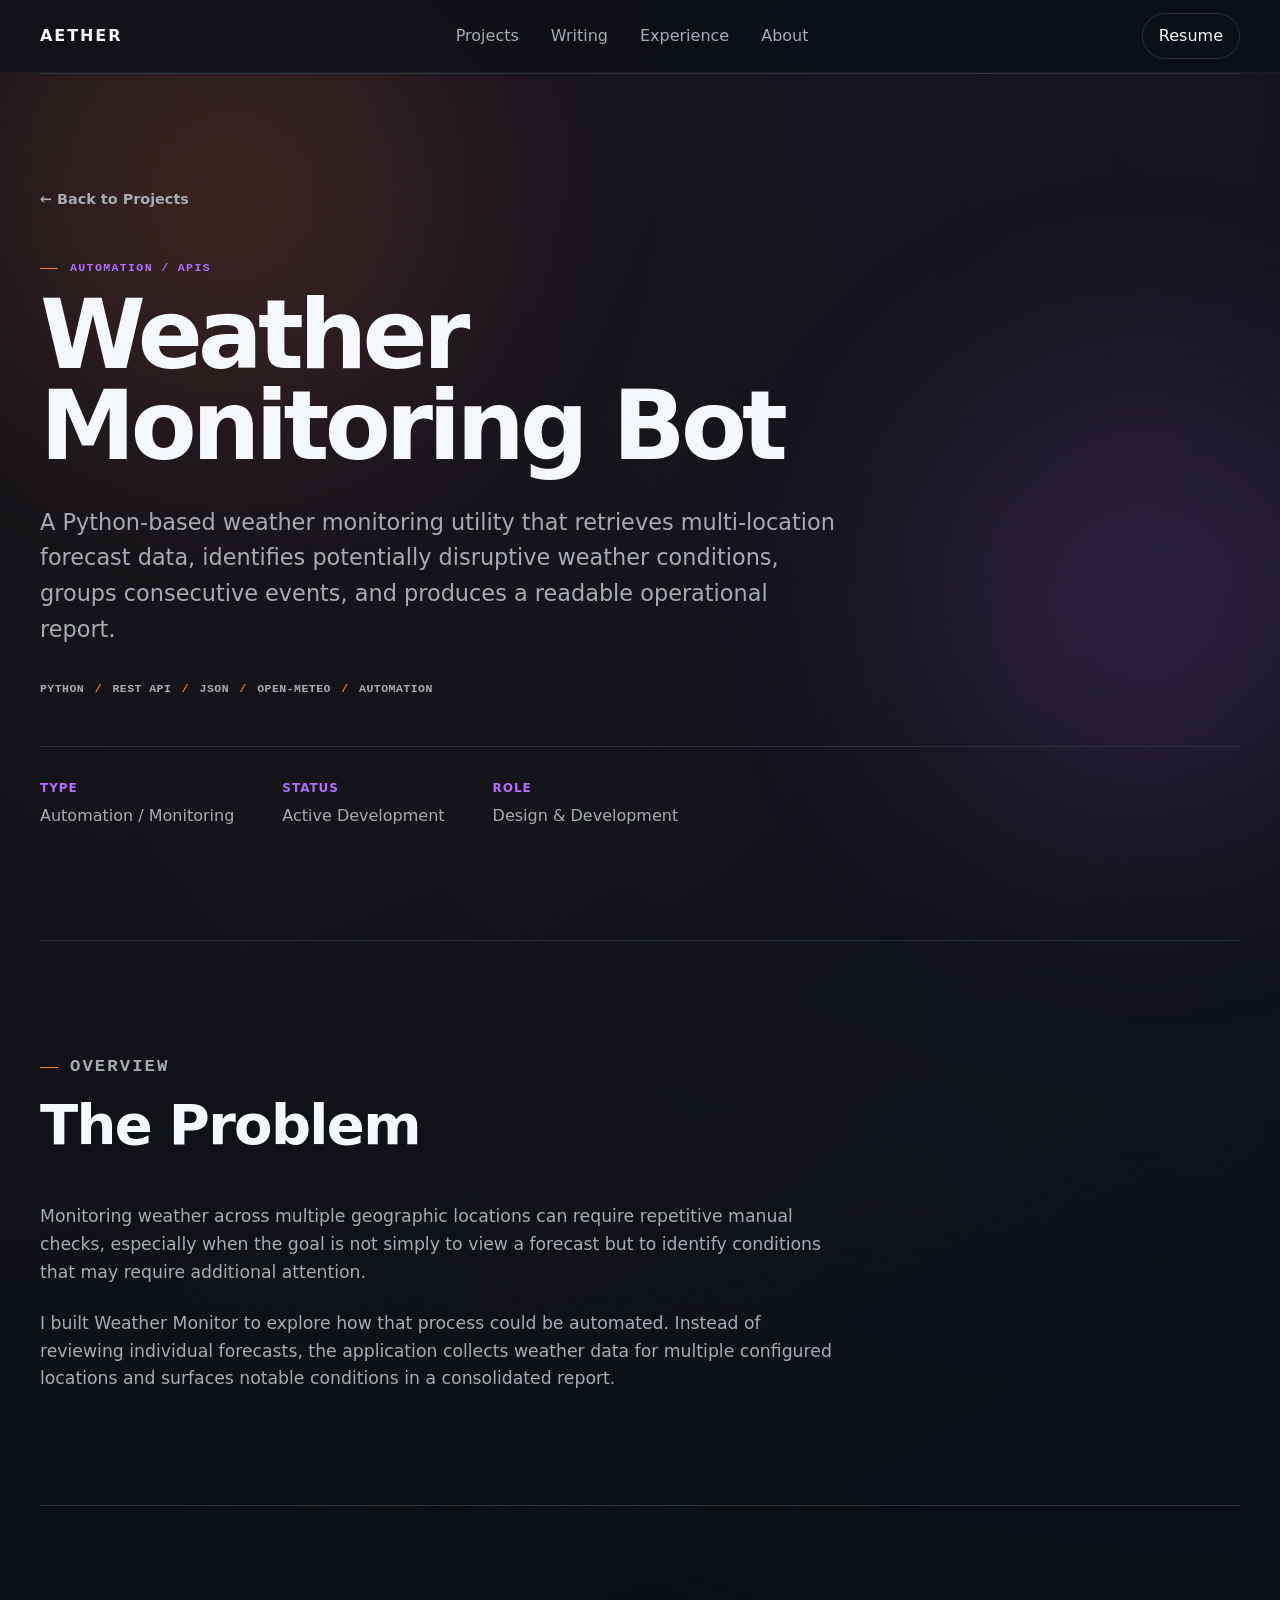
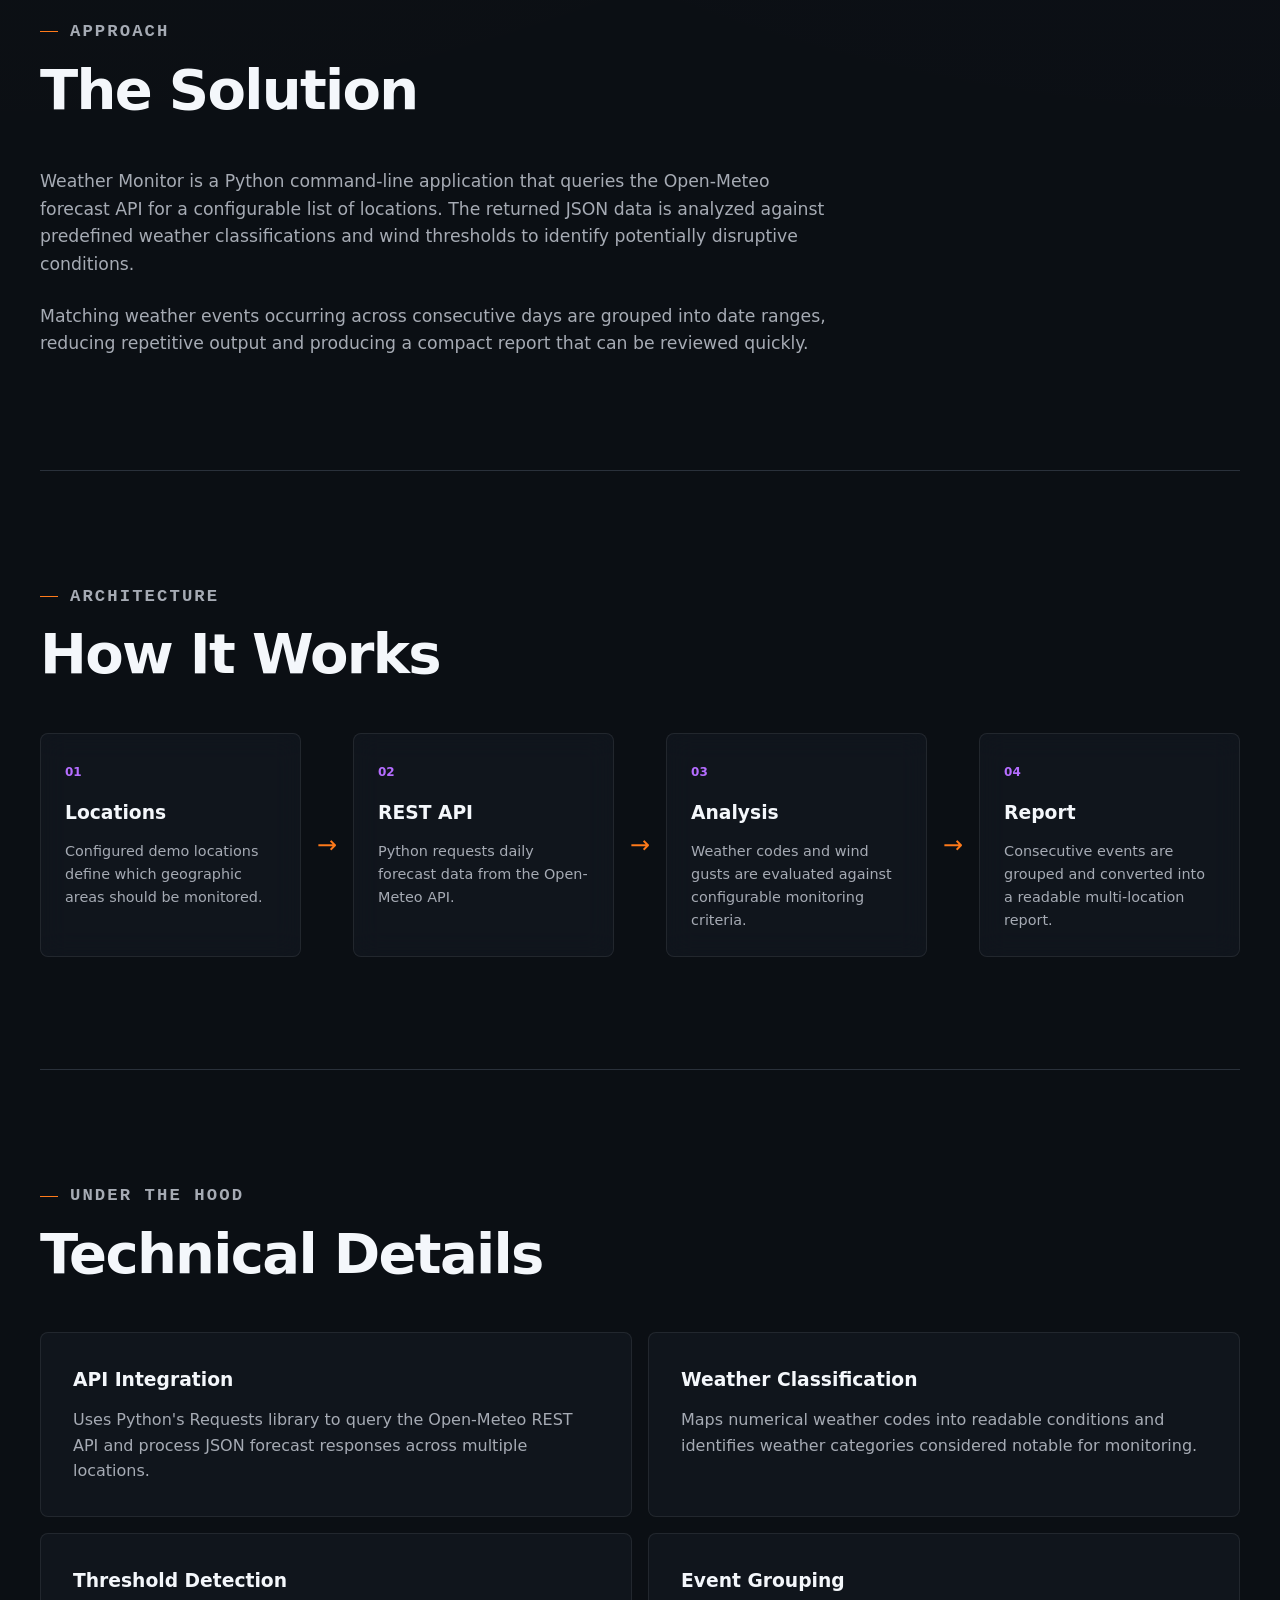
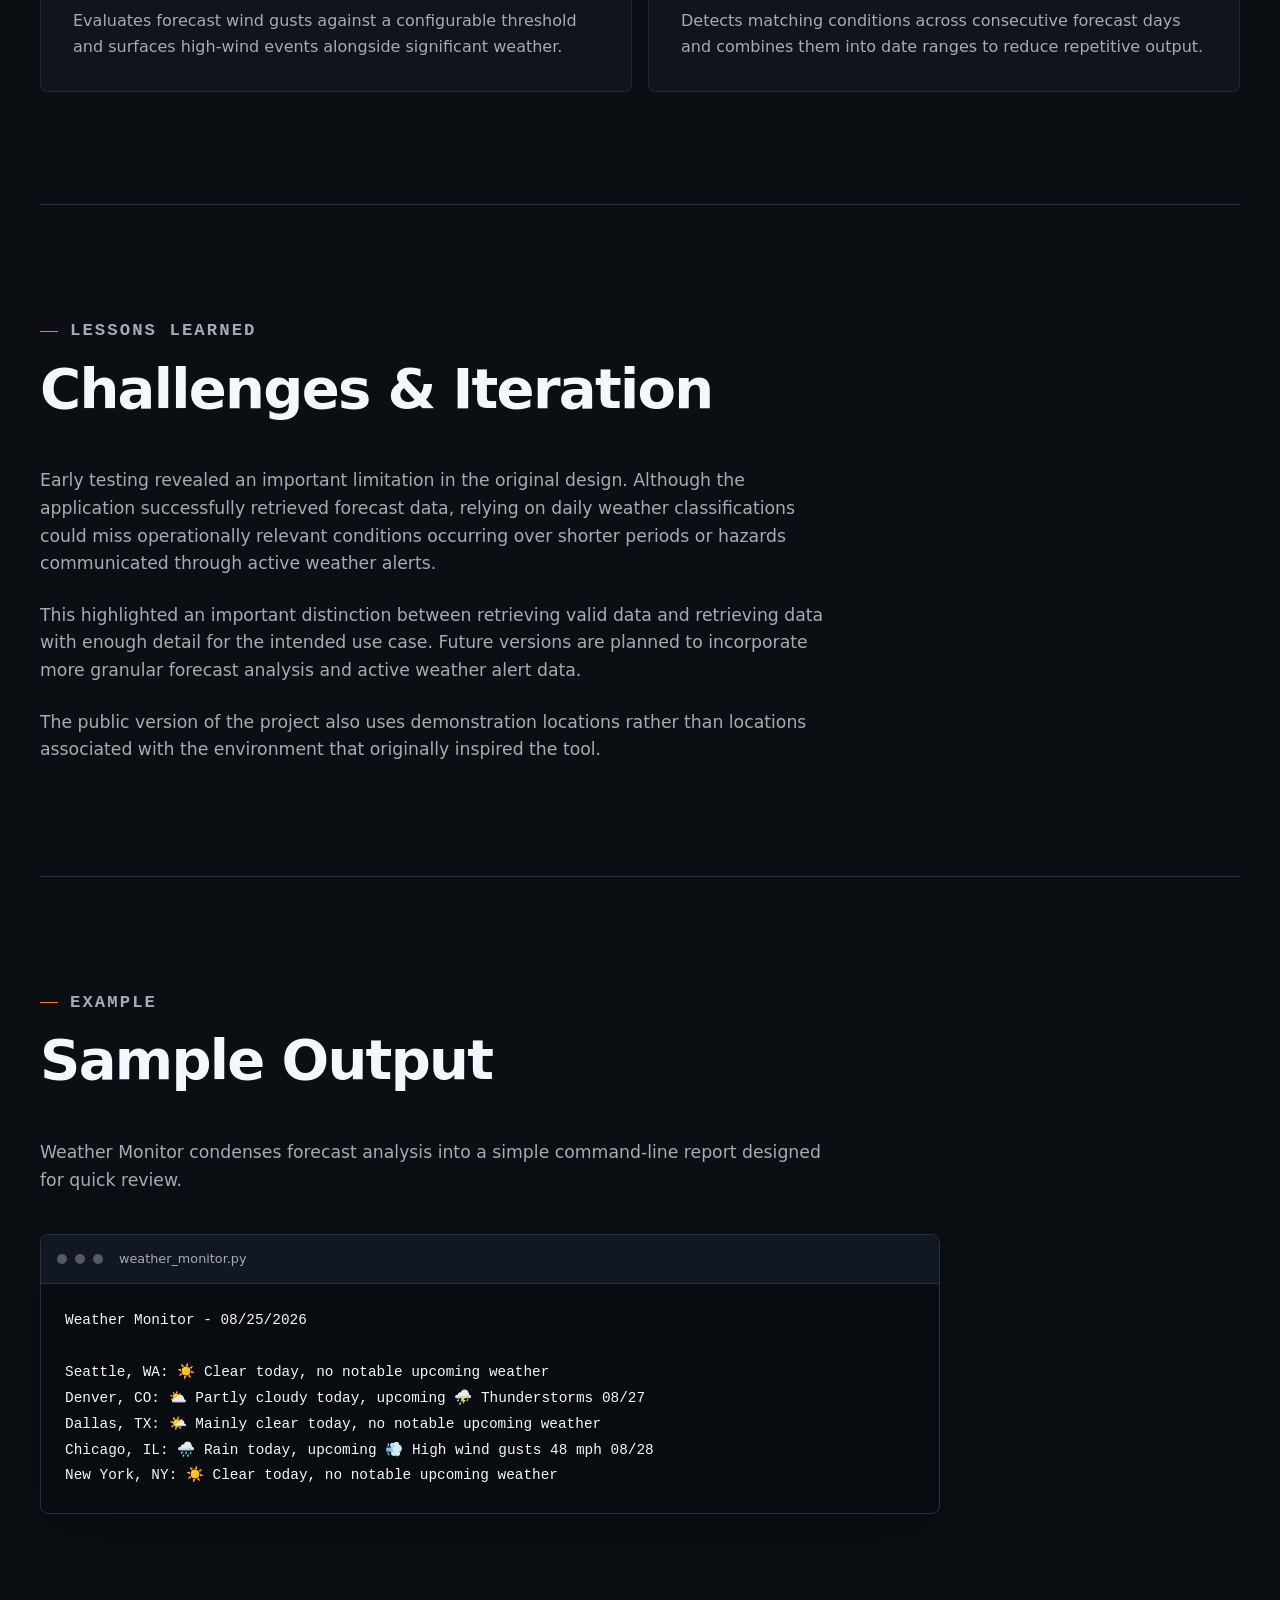
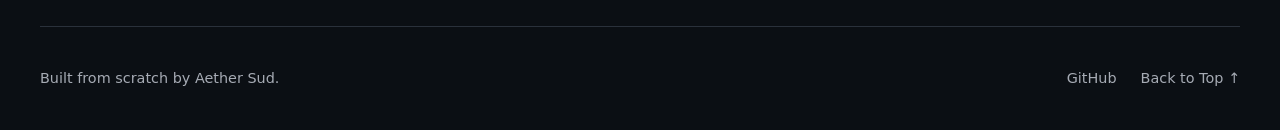
==== commit fa33b26e: "Refine portfolio design and experience section" ====
--- a/projects/weather-monitor/index.html
+++ b/projects/weather-monitor/index.html
@@ -30,7 +30,10 @@
                 <li><a href="../../index.html#about">About</a></li>
             </ul>
 
-            <a href="#" class="resume-link">Resume</a>
+            <a href="../../assets/documents/Aether_Sud_Resume.pdf" class="resume-link" target="_blank"
+                rel="noopener noreferrer">
+                Resume
+            </a>
 
             <button class="menu-toggle" type="button" aria-label="Open navigation menu" aria-expanded="false"
                 aria-controls="mobile-menu">
@@ -46,7 +49,10 @@
             <a href="../../index.html#writing">Writing</a>
             <a href="../../index.html#experience">Experience</a>
             <a href="../../index.html#about">About</a>
-            <a href="#" class="mobile-resume-link">Resume</a>
+            <a href="../../assets/documents/Aether_Sud_Resume.pdf" class="resume-link" target="_blank"
+                rel="noopener noreferrer">
+                Resume
+            </a>
         </div>
     </header>
 
--- a/css/main.css
+++ b/css/main.css
@@ -3,7 +3,7 @@
    ========================================================= */
 
 :root {
-    /* >>> EDIT: Core colors <<< */
+    /* Core colors */
     --bg: #0b0f14;
     --surface: #121821;
     --surface-light: #18212c;
@@ -11,21 +11,28 @@
     --text: #f4f7fb;
     --text-muted: #a6abb4;
 
-    /* >>> EDIT: Main brand colors <<< */
-    --accent: #ff8a3d;
-    /* Primary orange */
-    --accent-secondary: #b875ff;
-    /* Secondary purple */
-    --coral: #ff6b6b;
-    --purple: #9b5cff;
+    /* >>> EDIT: Brand palette <<< */
+    --accent: #ff7a1a;              /* Main orange */
+    --accent-secondary: #b56dff;   /* Purple */
 
     --border: #2a313b;
-
-    /* >>> EDIT: Global layout sizing <<< */
+    --border-light: rgba(255, 255, 255, 0.08);
+
+    /* >>> EDIT: Shape language <<<
+       Smaller radii = more technical/editorial,
+       less SaaS-template looking.
+    */
+    --radius: 8px;
+    --radius-small: 4px;
+
     --max-width: 1200px;
 
-    /* >>> EDIT: Common corner radius <<< */
-    --radius: 16px;
+    /* >>> EDIT: Technical/metadata font <<< */
+    --font-mono:
+        "Cascadia Code",
+        "Fira Code",
+        Consolas,
+        monospace;
 }
 
 
@@ -425,20 +432,60 @@
 
 .hero {
     position: relative;
+
+    /*
+       >>> EDIT: Full-width hero breakout <<<
+
+       The rest of <main> is capped at --max-width.
+       These two lines allow only the hero to span
+       the entire browser viewport.
+    */
+    width: 100vw;
+    margin-left: calc(50% - 50vw);
+
+    min-height: calc(100vh - 72px);
+
+    display: flex;
+    align-items: center;
+
+    padding-block: 6rem;
+
     overflow: hidden;
 }
+
+/*
+   Full-viewport decorative network layer.
+
+   >>> EDIT: opacity controls overall constellation visibility.
+*/
 
 .network-canvas {
     position: absolute;
-    inset: 0;
-
-    width: 100%;
+
+    top: 0;
+    left: 50%;
+
+    width: 100vw;
     height: 100%;
 
-    opacity: 0.28;
+    transform: translateX(-50%);
+
+    opacity: 0.36;
 
     pointer-events: none;
     z-index: 0;
+}
+
+/*
+   Keeps hero text aligned with the site's normal content width
+   while allowing the canvas/background to remain full-screen.
+*/
+.hero-inner {
+    position: relative;
+    z-index: 1;
+
+    width: min(100% - 2rem, var(--max-width));
+    margin-inline: auto;
 }
 
 .hero-content {
@@ -469,15 +516,31 @@
 }
 
 .section-label {
+    display: flex;
+    align-items: center;
+
+    gap: 0.75rem;
+
+    margin-bottom: 0.8rem;
+
     color: var(--accent-secondary);
 
-    font-size: 0.8rem;
+    font-family: var(--font-mono);
+    font-size: 0.72rem;
     font-weight: 700;
 
-    letter-spacing: 0.1em;
+    letter-spacing: 0.12em;
     text-transform: uppercase;
-
-    margin-bottom: 0.75rem;
+}
+
+/* Small technical marker */
+.section-label::before {
+    content: "";
+
+    width: 18px;
+    height: 1px;
+
+    background: var(--accent);
 }
 
 
@@ -501,29 +564,27 @@
 
     padding: 2rem;
 
-    background: rgba(18, 24, 33, 0.72);
-    backdrop-filter: blur(14px);
-
-    border: 1px solid rgba(255, 255, 255, 0.08);
+    background: rgba(18, 24, 33, 0.48);
+    backdrop-filter: blur(10px);
+
+    border: 1px solid var(--border);
     border-radius: var(--radius);
+
+    border-top: 2px solid transparent;
 
     transition:
         transform 0.25s ease,
         border-color 0.25s ease,
-        background 0.25s ease,
-        box-shadow 0.25s ease;
+        background 0.25s ease;
 }
 
 .project-card:hover {
-    transform: translateY(-6px);
-
-    border-color: rgba(255, 138, 61, 0.5);
-
-    background: rgba(24, 33, 44, 0.82);
-
-    box-shadow:
-        0 12px 40px rgba(0, 0, 0, 0.25),
-        0 0 30px rgba(255, 138, 61, 0.08);
+    transform: translateY(-3px);
+
+    background: rgba(18, 24, 33, 0.68);
+
+    border-color: var(--border);
+    border-top-color: var(--accent);
 }
 
 .project-category {
@@ -549,27 +610,56 @@
     color: var(--text-muted);
 }
 
-.project-tags {
+/* =========================================================
+   INLINE TECHNOLOGY LABELS
+   Shared by projects and writing cards.
+   ========================================================= */
+
+/*
+   Replaces rounded "pill" tags with a more editorial /
+   technical metadata treatment.
+
+   Example:
+   PYTHON / REST API / JSON / AUTOMATION
+*/
+
+.project-tags,
+.writing-tags {
     display: flex;
     flex-wrap: wrap;
-
-    gap: 0.5rem;
+    align-items: center;
+
+    gap: 0;
 
     margin-top: 1.5rem;
 }
 
-.project-tags span {
-    padding: 0.35rem 0.7rem;
-
-    background: var(--surface-light);
-
-    border: 1px solid var(--border);
-    border-radius: 999px;
-
-    color: var(--text-muted);
-
-    font-size: 0.75rem;
+.project-tags span,
+.writing-tags span {
+    padding: 0;
+
+    background: transparent;
+    border: 0;
+    border-radius: 0;
+
+    color: var(--text-muted);
+
+    font-family: var(--font-mono);
+    font-size: 0.72rem;
     font-weight: 600;
+
+    letter-spacing: 0.04em;
+    text-transform: uppercase;
+}
+
+/* Separator between technologies */
+.project-tags span:not(:last-child)::after,
+.writing-tags span:not(:last-child)::after {
+    content: "/";
+
+    margin-inline: 0.65rem;
+
+    color: var(--accent);
 }
 
 .project-links {
@@ -593,20 +683,139 @@
 
 
 /* =========================================================
-   08. TECHNICAL WRITING
+   08. WRITING & DOCUMENTATION
+   Featured technical articles, guides, and lab notes.
    ========================================================= */
 
-.writing>p {
+.writing {
+    padding: 7rem 0;
+}
+
+.writing .section-heading {
     max-width: 760px;
-
-    color: var(--text-muted);
-
-    font-size: 1.15rem;
+    margin-bottom: 3rem;
+}
+
+.section-description {
+    max-width: 700px;
+
+    margin-top: 1rem;
+
+    color: var(--text-muted);
+
+    font-size: 1.05rem;
+    line-height: 1.8;
+}
+
+
+/* ---------------------------------------------------------
+   Writing Card Grid
+   --------------------------------------------------------- */
+
+.writing-grid {
+    display: grid;
+    grid-template-columns: repeat(3, 1fr);
+
+    gap: 1.25rem;
+}
+
+
+/* ---------------------------------------------------------
+   Individual Writing Card
+   --------------------------------------------------------- */
+
+.writing-card {
+    display: flex;
+    flex-direction: column;
+
+    min-height: 300px;
+
+    padding: 2rem 0;
+
+    background: transparent;
+
+    border: 0;
+    border-top: 1px solid var(--border);
+    border-radius: 0;
+
+    transition:
+        border-color 0.2s ease,
+        transform 0.2s ease;
+}
+
+.writing-card:hover {
+    transform: translateY(-2px);
+
+    border-top-color: var(--accent);
+}
+
+
+/* ---------------------------------------------------------
+   Writing Card Content
+   --------------------------------------------------------- */
+
+.writing-type {
+    margin-bottom: 1.25rem;
+
+    color: var(--accent-purple);
+
+    font-size: 0.75rem;
+    font-weight: 700;
+
+    letter-spacing: 0.08em;
+}
+
+.writing-card h3 {
+    margin-bottom: 1rem;
+
+    font-size: 1.35rem;
+    line-height: 1.3;
+}
+
+.writing-card>p:not(.writing-type) {
+    color: var(--text-muted);
+
+    line-height: 1.7;
+}
+
+
+/* ---------------------------------------------------------
+   Writing Tags
+   --------------------------------------------------------- */
+
+.writing-tags {
+    display: flex;
+    flex-wrap: wrap;
+
+    gap: 0.5rem;
+
+    margin-top: 1.5rem;
+}
+
+
+/* ---------------------------------------------------------
+   Writing Links
+   --------------------------------------------------------- */
+
+.writing-link {
+    margin-top: auto;
+    padding-top: 2rem;
+
+    color: var(--accent-orange);
+
+    font-weight: 600;
+
+    text-decoration: none;
+}
+
+.writing-link:hover {
+    text-decoration: underline;
 }
 
 
 /* =========================================================
    09. EXPERIENCE TIMELINE
+   Career progression with technical focus.
    ========================================================= */
 
 .timeline {
@@ -625,37 +834,52 @@
 
     top: 0;
     bottom: 0;
-    left: 7px;
-
-    width: 2px;
-
-    background: var(--border);
+    left: 5px;
+
+    width: 1px;
+
+    background:
+        linear-gradient(
+            to bottom,
+            var(--accent),
+            var(--border) 15%,
+            var(--border) 85%,
+            var(--accent-secondary)
+        );
 }
 
 .timeline-item {
     position: relative;
 
     padding-left: 2rem;
-    padding-bottom: 3rem;
+    padding-bottom: 3.5rem;
 }
 
 .timeline-item:last-child {
     padding-bottom: 0;
 }
 
+
+/* ---------------------------------------------------------
+   Timeline Marker
+   Diamond-style node reinforces the network/schematic theme.
+   --------------------------------------------------------- */
+
 .timeline-marker {
     position: absolute;
 
     top: 0.45rem;
     left: -2rem;
 
-    width: 16px;
-    height: 16px;
+    width: 11px;
+    height: 11px;
 
     background: var(--bg);
 
-    border: 3px solid var(--accent);
-    border-radius: 50%;
+    border: 2px solid var(--accent);
+    border-radius: 2px;
+
+    transform: rotate(45deg);
 }
 
 .timeline-content {
@@ -663,34 +887,66 @@
 }
 
 .timeline-date {
+    margin-bottom: 0.35rem;
+
     color: var(--accent-secondary);
 
-    font-size: 0.8rem;
+    font-family: var(--font-mono);
+    font-size: 0.75rem;
     font-weight: 700;
 
     letter-spacing: 0.08em;
     text-transform: uppercase;
-
-    margin-bottom: 0.4rem;
 }
 
 .timeline-content h3 {
+    margin-bottom: 0.2rem;
+
     font-size: 1.4rem;
     line-height: 1.2;
-
-    margin-bottom: 0.25rem;
 }
 
 .timeline-company {
+    margin-bottom: 0.7rem;
+
     color: var(--text-muted);
 
     font-weight: 600;
-
-    margin-bottom: 0.8rem;
-}
-
-.timeline-content>p:last-child {
-    color: var(--text-muted);
+}
+
+
+/* ---------------------------------------------------------
+   Technical Focus
+   >>> EDIT: Short scan-friendly skill summary for each role.
+   --------------------------------------------------------- */
+
+.timeline-focus {
+    margin-bottom: 0.9rem;
+
+    color: var(--accent);
+
+    font-family: var(--font-mono);
+    font-size: 0.72rem;
+    font-weight: 600;
+
+    letter-spacing: 0.04em;
+    text-transform: uppercase;
+}
+
+.timeline-content > p:last-child,
+.timeline-content > p:not(
+    .timeline-date,
+    .timeline-company,
+    .timeline-focus
+) {
+    color: var(--text-muted);
+
+    line-height: 1.75;
+}
+
+/* Give multiple descriptive paragraphs some breathing room */
+.timeline-content > p + p:not(.timeline-focus) {
+    margin-top: 0.8rem;
 }
 
 
@@ -698,24 +954,73 @@
    10. ABOUT
    ========================================================= */
 
-.about-content {
-    max-width: 800px;
-}
-
-.about-content p {
-    color: var(--text-muted);
+.about-grid {
+    display: grid;
+
+    grid-template-columns: minmax(0, 1.7fr) minmax(240px, 0.8fr);
+
+    gap: 5rem;
+
+    align-items: start;
+}
+
+.about-copy {
+    max-width: 760px;
+}
+
+.about-copy p {
+    color: var(--text-muted);
+
     font-size: 1.05rem;
+    line-height: 1.85;
 
     margin-bottom: 1.5rem;
 }
 
-.about-content .about-intro {
+.about-copy .about-intro {
     color: var(--text);
 
     font-size: 1.35rem;
-    font-weight: 500;
-
-    line-height: 1.5;
+    line-height: 1.6;
+}
+
+.about-sidebar {
+    padding-left: 1.5rem;
+
+    border-left: 1px solid var(--border);
+}
+
+.about-sidebar-label {
+    margin-bottom: 1.25rem;
+
+    color: var(--accent-secondary);
+
+    font-family: var(--font-mono);
+    font-size: 0.72rem;
+    font-weight: 700;
+
+    letter-spacing: 0.08em;
+}
+
+.about-sidebar ul {
+    display: grid;
+
+    gap: 0.75rem;
+}
+
+.about-sidebar li {
+    color: var(--text-muted);
+
+    font-family: var(--font-mono);
+    font-size: 0.82rem;
+}
+
+.about-sidebar li::before {
+    content: "→";
+
+    margin-right: 0.6rem;
+
+    color: var(--accent);
 }
 
 
@@ -1096,8 +1401,312 @@
     line-height: 1.8;
 }
 
+
 /* =========================================================
-   14. RESPONSIVE / MOBILE
+   14. ARTICLE / TECHNICAL WRITING PAGES
+   Reusable layout for guides, documentation, and blog posts.
+   ========================================================= */
+
+/* >>> EDIT: Main readable article width <<< */
+.article-page {
+    width: min(100% - 2rem, var(--max-width));
+    margin-inline: auto;
+}
+
+
+/* ---------------------------------------------------------
+   Article Hero
+   --------------------------------------------------------- */
+
+.article-hero {
+    max-width: 950px;
+
+    padding-block: 7rem 5rem;
+}
+
+.article-hero h1 {
+    max-width: 950px;
+
+    margin-bottom: 2rem;
+
+    font-size: clamp(3rem, 7vw, 5.75rem);
+
+    line-height: 0.98;
+    letter-spacing: -0.05em;
+}
+
+.article-lead {
+    max-width: 800px;
+
+    color: var(--text-muted);
+
+    font-size: clamp(1.15rem, 2vw, 1.4rem);
+    line-height: 1.7;
+
+    margin-bottom: 2rem;
+}
+
+
+/* ---------------------------------------------------------
+   Main Article Content
+   --------------------------------------------------------- */
+
+/*
+   >>> EDIT: Reading width <<<
+   ~800px keeps long-form text comfortable on desktop.
+*/
+
+.article-content {
+    max-width: 900px;
+}
+
+.article-section {
+    padding-block: 5rem;
+
+    border-top: 1px solid var(--border);
+}
+
+.article-section h2 {
+    max-width: 800px;
+
+    margin-bottom: 2rem;
+
+    font-size: clamp(2rem, 4vw, 3rem);
+
+    line-height: 1.15;
+    letter-spacing: -0.03em;
+}
+
+.article-section>p {
+    max-width: 800px;
+
+    color: var(--text-muted);
+
+    font-size: 1.05rem;
+    line-height: 1.85;
+}
+
+.article-section>p+p {
+    margin-top: 1.5rem;
+}
+
+
+/* ---------------------------------------------------------
+   Troubleshooting Steps
+   Editorial / field-manual layout
+   --------------------------------------------------------- */
+
+.article-steps {
+    display: grid;
+
+    margin-top: 3rem;
+
+    border-bottom: 1px solid var(--border);
+}
+
+.article-step {
+    display: grid;
+
+    grid-template-columns: 70px minmax(0, 1fr);
+
+    gap: 2rem;
+
+    padding-block: 1.75rem;
+
+    background: transparent;
+
+    border: 0;
+    border-top: 1px solid var(--border);
+    border-radius: 0;
+
+    transition:
+        border-color 0.2s ease,
+        padding-left 0.2s ease;
+}
+
+/* Subtle movement rather than floating-card movement */
+.article-step:hover {
+    padding-left: 0.5rem;
+
+    border-top-color: var(--accent);
+}
+
+.article-step > span {
+    color: var(--accent-secondary);
+
+    font-family: var(--font-mono);
+    font-size: 0.8rem;
+    font-weight: 700;
+
+    letter-spacing: 0.08em;
+}
+
+.article-step h3 {
+    margin-bottom: 0.45rem;
+
+    font-size: 1.15rem;
+}
+
+.article-step p {
+    max-width: 720px;
+
+    color: var(--text-muted);
+
+    line-height: 1.7;
+}
+
+
+/* ---------------------------------------------------------
+   HTTP Status Reference
+   --------------------------------------------------------- */
+
+.status-grid {
+    display: grid;
+
+    grid-template-columns: repeat(2, 1fr);
+
+    gap: 1px;
+
+    margin-top: 3rem;
+
+    background: var(--border);
+    border: 1px solid var(--border);
+}
+
+.status-card {
+    padding: 2rem;
+
+    background: var(--bg);
+
+    border: 0;
+    border-radius: 0;
+
+    transition: background 0.2s ease;
+}
+
+.status-card:hover {
+    background: rgba(255, 122, 26, 0.025);
+}
+
+.status-card strong {
+    display: block;
+
+    margin-bottom: 1rem;
+
+    color: var(--accent);
+
+    font-family: var(--font-mono);
+    font-size: 1.6rem;
+    font-weight: 700;
+}
+
+.status-card h3 {
+    margin-bottom: 0.65rem;
+}
+
+.status-card p {
+    color: var(--text-muted);
+
+    line-height: 1.7;
+}
+
+
+/* ---------------------------------------------------------
+   Code Examples
+   --------------------------------------------------------- */
+
+/*
+   >>> EDIT: Code font stack <<<
+   Add your preferred monospace font here later if desired.
+*/
+
+.code-window {
+    max-width: 900px;
+
+    margin-block: 2rem;
+
+    overflow: hidden;
+
+    background: #080b0f;
+
+    border: 1px solid var(--border);
+    border-radius: var(--radius);
+
+    box-shadow: 0 20px 60px rgba(0, 0, 0, 0.2);
+}
+
+.code-header {
+    padding: 0.8rem 1rem;
+
+    background: var(--surface);
+
+    color: var(--text-muted);
+
+    border-bottom: 1px solid var(--border);
+
+    font-size: 0.8rem;
+    font-weight: 600;
+}
+
+.code-window pre {
+    padding: 1.5rem;
+
+    overflow-x: auto;
+}
+
+.code-window code {
+    color: var(--text);
+
+    font-family:
+        "Cascadia Code",
+        "Fira Code",
+        Consolas,
+        monospace;
+
+    font-size: 0.9rem;
+    line-height: 1.8;
+}
+
+
+/* ---------------------------------------------------------
+   Article Checklist
+   --------------------------------------------------------- */
+
+.article-checklist {
+    display: grid;
+
+    gap: 0.8rem;
+
+    max-width: 800px;
+
+    margin-top: 2rem;
+}
+
+.article-checklist li {
+    position: relative;
+
+    padding-left: 1.75rem;
+
+    color: var(--text-muted);
+
+    line-height: 1.7;
+}
+
+.article-checklist li::before {
+    content: "✓";
+
+    position: absolute;
+
+    left: 0;
+
+    color: var(--accent);
+
+    font-weight: 700;
+}
+
+
+/* =========================================================
+   15. RESPONSIVE / MOBILE
    ========================================================= */
 
 /*
@@ -1158,10 +1767,37 @@
     .project-detail-grid {
         grid-template-columns: 1fr;
     }
+
+    .writing-grid {
+        grid-template-columns: 1fr;
+    }
+
+    .writing-card {
+        min-height: auto;
+    }
+
+    /* Technical article pages */
+    .article-hero {
+        padding-block: 5rem 4rem;
+    }
+
+    .article-section {
+        padding-block: 4rem;
+    }
+
+    .status-grid {
+        grid-template-columns: 1fr;
+    }
+
+    .article-step {
+        grid-template-columns: 45px 1fr;
+
+        padding: 1.25rem;
+    }
 }
 
 /* =========================================================
-   15. ACCESSIBILITY
+   16. ACCESSIBILITY
    ========================================================= */
 
 @media (prefers-reduced-motion: reduce) {
@@ -1179,6 +1815,4 @@
         opacity: 1 !important;
         transform: none !important;
     }
-}
-
-
+}
